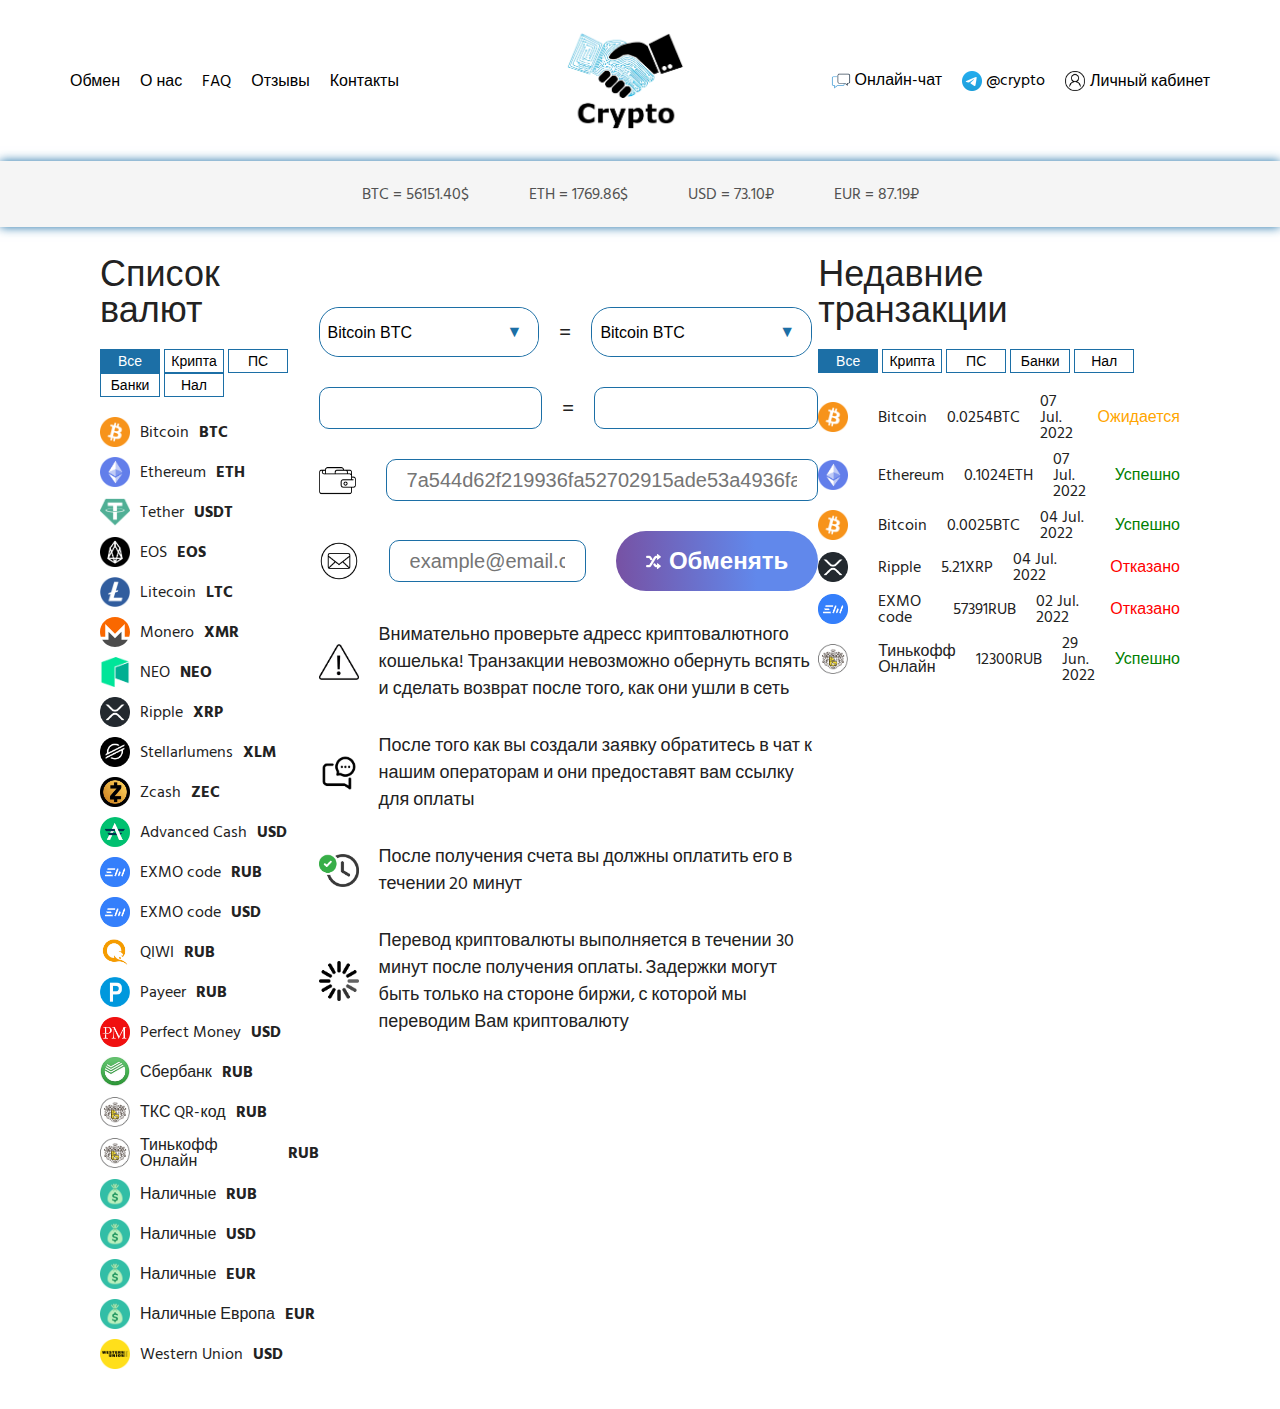
==== index.html @ 5345127a "first commit" ====
<!DOCTYPE html>
<html lang="en">
<head>
  <meta charset="UTF-8">
  <meta http-equiv="X-UA-Compatible" content="IE=edge">
  <meta name="viewport" content="width=device-width, initial-scale=1.0">
  <link rel="preconnect" href="https://fonts.googleapis.com">
<link rel="preconnect" href="https://fonts.gstatic.com" crossorigin>
<link href="https://fonts.googleapis.com/css2?family=Hind+Siliguri:wght@300;400;500;600;700&display=swap" rel="stylesheet"> 

  <link rel="stylesheet" href="./css/reset.css">
  <link rel="stylesheet" href="./css/header.css">
  <link rel="stylesheet" href="./css/currency-line.css">
  <link rel="stylesheet" href="./css/currency.css">
  <link rel="stylesheet" href="./css/form.css">

  <title>Cryptocurrency</title>
</head>
<body>
  <!-- HEADER -->
  <header class="header">
    <ul class="nav">
      <li class="nav__item"><a href="#" class="nav__link">Обмен</a></li>
      <li class="nav__item"><a href="#" class="nav__link">О нас</a></li>
      <li class="nav__item"><a href="#" class="nav__link">FAQ</a></li>
      <li class="nav__item"><a href="#" class="nav__link">Отзывы</a></li>
      <li class="nav__item"><a href="#" class="nav__link">Контакты</a></li>
    </ul>

    <div class="logo">
        <img src="./images/logo.png" alt="logo" class="logo">
    </div>

    <div class="contacts">
      <div class="contacts__item">
        <img src="./images/chat.ico" alt="chat" class="contacts__img">
        <a href="#" class="contacts__link">Онлайн-чат</a>
      </div>
      <div class="contacts__item">
        <img src="./images/telegram.png" alt="tg" class="contacts__img">
        <a href="#" class="contacts__link">@crypto</a>
      </div>
      <div class="login">
        <img src="images/login.png" alt="login" class="login__img">
        <a href="" class="login__link">Личный кабинет</a>
      </div>
    </div>
  </header>

  <!-- CURRENCY LINE -->
  <ul class="currency-line">
    <li class="currency-line__text">BTC = 56151.40$</li>
    <li class="currency-line__text">ETH = 1769.86$</li>
    <li class="currency-line__text">USD = 73.10₽</li>
    <li class="currency-line__text">EUR = 87.19₽</li>
  </ul>

  <!-- CONTAINER -->
  <div class="container">
    <!-- CURRENCY -->
    <div class="currency">
      <h2 class="currency__title">Список валют</h2>
      <div class="currency__filter">
        <button class="currency__button currency__button--pressed">Все</button>
        <button class="currency__button">Крипта</button>
        <button class="currency__button">ПС</button>
        <button class="currency__button">Банки</button>
        <button class="currency__button">Нал</button>
      </div>
      <div class="currency__list">
        <ul class="currency__line">
          <li class="currency__item">
            <img src="images/btc.ico" alt="btc" class="currency__icon">
            <p class="currency__text">Bitcoin</p>
            <p class="currency__code">BTC</p>
          </li>
          <li class="currency__item">
            <img src="images/eth.png" alt="eth" class="currency__icon">
            <p class="currency__text">Ethereum</p>
            <p class="currency__code">ETH</p>
          </li>
          <li class="currency__item">
            <img src="images/usdt.png" alt="usdt" class="currency__icon">
            <p class="currency__text">Tether</p>
            <p class="currency__code">USDT</p>
          </li>
          <li class="currency__item">
            <img src="images/eos.png" alt="eos" class="currency__icon">
            <p class="currency__text">EOS</p>
            <p class="currency__code">EOS</p>
          </li>
          <li class="currency__item">
            <img src="images/ltc.png" alt="ltc" class="currency__icon">
            <p class="currency__text">Litecoin</p>
            <p class="currency__code">LTC</p>
          </li>
          <li class="currency__item">
            <img src="images/xmr.svg" alt="xmr" class="currency__icon">
            <p class="currency__text">Monero</p>
            <p class="currency__code">XMR</p>
          </li>
        </ul>
        <ul class="currency__line">
          <li class="currency__item">
            <img src="images/neo.png" alt="neo" class="currency__icon">
            <p class="currency__text">NEO</p>
            <p class="currency__code">NEO</p>
          </li>
          <li class="currency__item">
            <img src="images/xrp.png" alt="xrp" class="currency__icon">
            <p class="currency__text">Ripple</p>
            <p class="currency__code">XRP</p>
          </li>
          <li class="currency__item">
            <img src="images/xlm.png" alt="xlm" class="currency__icon">
            <p class="currency__text">Stellarlumens</p>
            <p class="currency__code">XLM</p>
          </li>
          <li class="currency__item">
            <img src="images/zec.jpeg" alt="zec" class="currency__icon">
            <p class="currency__text">Zcash</p>
            <p class="currency__code">ZEC</p>
          </li>
          <li class="currency__item">
            <img src="images/ac.png" alt="ac" class="currency__icon">
            <p class="currency__text">Advanced Cash</p>
            <p class="currency__code">USD</p>
          </li>
          <li class="currency__item">
            <img src="images/exmo.png" alt="exmorub" class="currency__icon">
            <p class="currency__text">EXMO code</p>
            <p class="currency__code">RUB</p>
          </li>
        </ul>
        <ul class="currency__line">
          <li class="currency__item">
            <img src="images/exmo.png" alt="exmousd" class="currency__icon">
            <p class="currency__text">EXMO code</p>
            <p class="currency__code">USD</p>
          </li>
          <li class="currency__item">
            <img src="images/qiwi.png" alt="qiwi" class="currency__icon">
            <p class="currency__text">QIWI</p>
            <p class="currency__code">RUB</p>
          </li>
          <li class="currency__item">
            <img src="images/payeer.png" alt="payeer" class="currency__icon">
            <p class="currency__text">Payeer</p>
            <p class="currency__code">RUB</p>
          </li>
          <li class="currency__item">
            <img src="images/pm.png" alt="pm" class="currency__icon">
            <p class="currency__text">Perfect Money</p>
            <p class="currency__code">USD</p>
          </li>
          <li class="currency__item">
            <img src="images/sber.jpeg" alt="sber" class="currency__icon">
            <p class="currency__text">Сбербанк</p>
            <p class="currency__code">RUB</p>
          </li>
          <li class="currency__item">
            <img src="images/tinkoff.png" alt="tks" class="currency__icon">
            <p class="currency__text">ТКС QR-код</p>
            <p class="currency__code">RUB</p>
          </li>
        </ul>
        <ul class="currency__line">
          <li class="currency__item">
            <img src="images/tinkoff.png" alt="tinkoff" class="currency__icon">
            <p class="currency__text">Тинькофф Онлайн</p>
            <p class="currency__code">RUB</p>
          </li>
          <li class="currency__item">
            <img src="images/money.png" alt="mrub" class="currency__icon">
            <p class="currency__text">Наличные</p>
            <p class="currency__code">RUB</p>
          </li>
          <li class="currency__item">
            <img src="images/money.png" alt="musd" class="currency__icon">
            <p class="currency__text">Наличные</p>
            <p class="currency__code">USD</p>
          </li>
          <li class="currency__item">
            <img src="images/money.png" alt="meur" class="currency__icon">
            <p class="currency__text">Наличные</p>
            <p class="currency__code">EUR</p>
          </li>
          <li class="currency__item">
            <img src="images/money.png" alt="me" class="currency__icon">
            <p class="currency__text">Наличные Европа</p>
            <p class="currency__code">EUR</p>
          </li>
          <li class="currency__item">
            <img src="images/wu.png" alt="wu" class="currency__icon">
            <p class="currency__text">Western Union</p>
            <p class="currency__code">USD</p>
          </li>
        </ul>
      </div>
    </div>
  
    <!-- FORM -->
    <div class="form">
      <form action="#" class="form__form">
        <div class="form__convert">
          <div class="select">
            <select name="buy" id="buy">
              <option value="Bitcoin BTC">Bitcoin BTC</option>
              <option value="Ethereum ETH">Ethereum ETH</option>
              <option value="Tether USDT">Tether USDT</option>
              <option value="EOS EOS">EOS EOS</option>
              <option value="Litecoin LTC">Litecoin LTC</option>
              <option value="Monero XMR">Monero XMR</option>
              <option value="NEO NEO">NEO NEO</option>
              <option value="Ripple XRP">Ripple XRP</option>
              <option value="Stellarlumens XLM">Stellarlumens XLM</option>
              <option value="Zcash ZEC">Zcash ZEC</option>
              <option value="Advanced Cash USD">Advanced Cash USD</option>
              <option value="EXMO code RUB">EXMO code RUB</option>
              <option value="EXMO code USD">EXMO code USD</option>
              <option value="QIWI RUB">QIWI RUB</option>
              <option value="Payyer RUB">Payyer RUB</option>
              <option value="Perfect Money USD">Perfect Money USD</option>
              <option value="Сбербанк RUB">Сбербанк RUB</option>
              <option value="ТКС QR-код RUB">ТКС QR-код RUB</option>
              <option value="Тинькофф Онлайн RUB">Тинькофф Онлайн RUB</option>
              <option value="Наличные RUB">Наличные RUB</option>
              <option value="Наличные USD">Наличные USD</option>
              <option value="Наличные EUR">Наличные EUR</option>
              <option value="Наличные Европа EUR">Наличные Европа EUR</option>
              <option value="Western Union USD">Western Union USD</option>
            </select>
          </div>
          <p class="form__equel">=</p>
          <div class="select">
            <select name="sell" id="sell">
              <option value="Bitcoin BTC">Bitcoin BTC</option>
              <option value="Ethereum ETH">Ethereum ETH</option>
              <option value="Tether USDT">Tether USDT</option>
              <option value="EOS EOS">EOS EOS</option>
              <option value="Litecoin LTC">Litecoin LTC</option>
              <option value="Monero XMR">Monero XMR</option>
              <option value="NEO NEO">NEO NEO</option>
              <option value="Ripple XRP">Ripple XRP</option>
              <option value="Stellarlumens XLM">Stellarlumens XLM</option>
              <option value="Zcash ZEC">Zcash ZEC</option>
              <option value="Advanced Cash USD">Advanced Cash USD</option>
              <option value="EXMO code RUB">EXMO code RUB</option>
              <option value="EXMO code USD">EXMO code USD</option>
              <option value="QIWI RUB">QIWI RUB</option>
              <option value="Payyer RUB">Payyer RUB</option>
              <option value="Perfect Money USD">Perfect Money USD</option>
              <option value="Сбербанк RUB">Сбербанк RUB</option>
              <option value="ТКС QR-код RUB">ТКС QR-код RUB</option>
              <option value="Тинькофф Онлайн RUB">Тинькофф Онлайн RUB</option>
              <option value="Наличные RUB">Наличные RUB</option>
              <option value="Наличные USD">Наличные USD</option>
              <option value="Наличные EUR">Наличные EUR</option>
              <option value="Наличные Европа EUR">Наличные Европа EUR</option>
              <option value="Western Union USD">Western Union USD</option>
            </select>
          </div>
        </div>

        <div class="form__money">
          <input type="text" class="form__money-input">
          <p class="form__equel">=</p>
          <input type="text" class="form__money-input">
        </div>
  
        <div class="form__card">
          <img src="images/wallet.webp" alt="card" class="form__card-icon">
          <input type="text" class="form__card-input" placeholder="7a544d62f219936fa52702915ade53a4936fa52702915">
        </div>
  
        <div class="form__email">
          <img src="images/email.png" alt="email" class="form__email-icon">
          <input type="email" class="form__email-input" placeholder="example@email.com">
          <button class="form__send">
            <img src="./images/change.png" alt="send" class="form__send-img">
            <p class="form__send-text">Обменять</p>
          </button>
        </div>
      </form>
  
      <div class="form__caution">
        <img src="images/caution.png" alt="caution" class="form__caution-img">
        <p class="form__caution-text">Внимательно проверьте адресс криптовалютного кошелька! Транзакции невозможно обернуть вспять и сделать возврат после того, как они ушли в сеть</p>
      </div>
  
      <div class="form__message">
        <img src="images/message.png" alt="message" class="form__message-img">
        <p class="form__message-text">После того как вы создали заявку обратитесь в чат к нашим операторам и они предоставят вам ссылку для оплаты</p>
      </div>
  
      <div class="form__wait">
        <img src="images/wait.png" alt="wait" class="form__wait-img">
        <p class="form__wait-text">После получения счета вы должны оплатить его в течении 20 минут</p>
      </div>
  
      <div class="form__info">
        <img src="images/loading.png" alt="info" class="form__info-img">
        <p class="form__info-text">Перевод криптовалюты выполняется в течении 30 минут после получения оплаты. Задержки могут быть только на стороне биржи, с которой мы переводим Вам криптовалюту</p>
      </div>
    </div>

    <!-- TRANSACTIONS -->
    <div class="transaction">
      <h2 class="currency__title">Недавние транзакции</h2>
      <div class="currency__filter">
        <button class="currency__button currency__button--pressed">Все</button>
        <button class="currency__button">Крипта</button>
        <button class="currency__button">ПС</button>
        <button class="currency__button">Банки</button>
        <button class="currency__button">Нал</button>
      </div>
      <div class="currency__list">
        <ul class="currency__line">
          <li class="currency__item">
            <img src="images/btc.ico" alt="btc" class="currency__icon">
            <p class="transaction__text">Bitcoin</p>
            <p class="transaction__money">0.0254BTC</p>
            <p class="transaction__date">07 Jul. 2022</p>
            <p class="transaction__state transaction__state--pending">Ожидается</p>
          </li>
          <li class="currency__item">
            <img src="images/eth.png" alt="eth" class="currency__icon">
            <p class="transaction__text">Ethereum</p>
            <p class="transaction__money">0.1024ETH</p>
            <p class="transaction__date">07 Jul. 2022</p>
            <p class="transaction__state transaction__state--done">Успешно</p>
          </li>
          <li class="currency__item">
            <img src="images/btc.ico" alt="btc" class="currency__icon">
            <p class="transaction__text">Bitcoin</p>
            <p class="transaction__money">0.0025BTC</p>
            <p class="transaction__date">04 Jul. 2022</p>
            <p class="transaction__state transaction__state--done">Успешно</p>
          </li>
          <li class="currency__item">
            <img src="images/xrp.png" alt="xrp" class="currency__icon">
            <p class="transaction__text">Ripple</p>
            <p class="transaction__money">5.21XRP</p>
            <p class="transaction__date">04 Jul. 2022</p>
            <p class="transaction__state transaction__state--fail">Отказано</p>
          </li>
          <li class="currency__item">
            <img src="images/exmo.png" alt="exmo" class="currency__icon">
            <p class="transaction__text">EXMO code</p>
            <p class="transaction__money">57391RUB</p>
            <p class="transaction__date">02 Jul. 2022</p>
            <p class="transaction__state transaction__state--fail">Отказано</p>
          </li>
          <li class="currency__item">
            <img src="images/tinkoff.png" alt="tinkoff" class="currency__icon">
            <p class="transaction__text">Тинькофф Онлайн</p>
            <p class="transaction__money">12300RUB</p>
            <p class="transaction__date">29 Jun. 2022</p>
            <p class="transaction__state transaction__state--done">Успешно</p>
          </li>
        </ul>
      </div>
    </div>
  </div>
</body>
</html>
---- css/header.css ----
html {
  font-family: 'Hind Siliguri', sans-serif;
}

header {
  display: flex;
  align-items: center;
  justify-content: space-between;
  padding: 30px 70px;
}
.nav {
  display: flex;
}

.nav__link {
  margin-right: 20px;
  transition: .3s;
}

.nav__link:hover {
  color: #1C6FA6;
  border-bottom: 1px solid #1C6FA6;
}

.logo {
  display: flex;
  width: 120px;
  transition: .3s;
}

.contacts {
  display: flex;
}

.contacts__item {
  margin-right: 20px;
}

.contacts__link{
  transition: .3s;
}

.contacts__link:hover {
  color: #1C6FA6;
  border-bottom: 1px solid #1C6FA6;
}

.contacts__img {
  width: 20px;
}
---- css/currency-line.css ----
.currency-line {
  display: flex;
  align-items: center;
  justify-content: center;
  background-color: #f5f5f5;
  box-shadow: 0px 0px 10px #1C6FA6;
  position: relative;
}

.login {
  justify-self: end;
  display: flex;
  align-items: center;
}

.login__img {
  margin-right: 5px;
  width: 20px;
}

.login__link {
  transition: .3s;
}

.login__link:hover {
  color: #1C6FA6;
  border-bottom: 1px solid #1C6FA6;
}

.currency-line__text {
  margin: 25px 30px 25px;
  color: #525252;
}
---- css/currency.css ----
.container {
  display: flex;
  justify-content: space-between;
  padding: 30px 100px;
}
.currency {
  width: 350px;
}

.currency__title {
  font-size: 36px;
}

.currency__filter {
  margin: 20px 0;
}

.currency__item {
  display: flex;
  align-items: center;
  margin-bottom: 10px;
}

.currency__icon {
  margin-right: 10px;
  width: 30px;
}

.currency__code{
  margin-left: 10px;
  font-weight: 700;
}

.currency__button {
  background-color: white;
  border: 1px solid #1C6FA6;
  color: black;
  width: 60px;
  padding: 3px 0px;
  text-align: center;
  display: inline-block;
  font-size: 14px;
  transition-duration: 0.4s;
  cursor: pointer;
}

.currency__button--pressed{
  background-color: #1C6FA6;
  color: white;
}

.currency__button:hover {
  background-color: #1C6FA6;
  color: white;
}

.transaction__money, .transaction__date, .transaction__state, .transaction__text {
  margin-left: 20px;
}

.transaction__state--done {
  color: green;
}

.transaction__state--fail {
  color: red;
}

.transaction__state--pending {
  color: orange;
}
---- css/form.css ----
select {
  -webkit-appearance:none;
  -moz-appearance:none;
  -ms-appearance:none;
  appearance:none;
  outline:0;
  box-shadow:none;
  border:0!important;
  border-radius: 20px;
  background: white;
  background-image: none;
  flex: 1;
  padding: 0 .5em;
  color:black;
  cursor:pointer;
  font-size: 1em;
  font-family: 'Open Sans', sans-serif;
}
select::-ms-expand {
  display: none;
}
.select {
  position: relative;
  display: flex;
  width: calc(50% - 31px);
  height: 3em;
  line-height: 3;
  overflow: hidden;
  border-radius: 20px;
  border: 1px solid #1C6FA6;
}
.select::after {
  border-top-right-radius: 20px;
  border-bottom-right-radius: 20px;
  color: #1C6FA6;
  content: '\25BC';
  position: absolute;
  top: 0;
  right: 0;
  padding: 0 1em;
  background: white;
  cursor:pointer;
  pointer-events:none;
  transition:.25s all ease;
}

.form {
  margin-top: 50px;
  width: 800px;
}

.form__convert {
  display: flex;
  align-items: center;
}

.form__equel {
  margin: 0 20px;
  font-size: 22px;
}

.form__card {
  margin-top: 30px;
  display: flex;
  align-items: center;
}

.form__card-icon {
  width: 37px;
  margin-right: 30px;
}

.form__card-input {
  width: 100%;
  padding: 0 20px;
  border-radius: 10px;
  border: 1px solid #1C6FA6;
  height: 40px;
  font-size: 20px;
}

.form__email {
  margin-top: 30px;
  display: flex;
  align-items: center;
}

.form__email-icon {
  width: 40px;
  margin-right: 30px;
}

.form__email-input {
  width: 100%;
  padding: 0 20px;
  border-radius: 10px;
  border: 1px solid #1C6FA6;
  height: 40px;
  font-size: 20px;
}

.form__send {
  height: 60px;
  align-items: center;
  margin-left: 30px;
  border-radius: 30px;
  padding: 10px 30px;
  border: 0px;
  font-size: 24px;
  font-weight: 700;
  color: white;
  display: flex;
  background: rgb(119,81,163);
  background: linear-gradient(87deg, rgba(119,81,163,1) 0%, rgba(97,136,235,1) 69%); 
}

.form__send-img {
  width: 15px;
  margin-right: 8px;
}

.form__caution, .form__message, .form__wait, .form__info {
  width: 100%;
  display: flex;
  align-items: center;
  font-size: 18px;
  margin-top: 30px;
  line-height: 1.5;
}

.form__caution-img, .form__message-img, .form__wait-img, .form__info-img  {
  width: 40px;
  margin-right: 20px;
}

.form__money {
  display: flex;
  width: 100%;
  margin-top: 30px;
  align-items: center;
}

.form__money-input {
  width: 100%;
  padding: 0 20px;
  border-radius: 10px;
  border: 1px solid #1C6FA6;
  height: 40px;
  font-size: 20px;
}
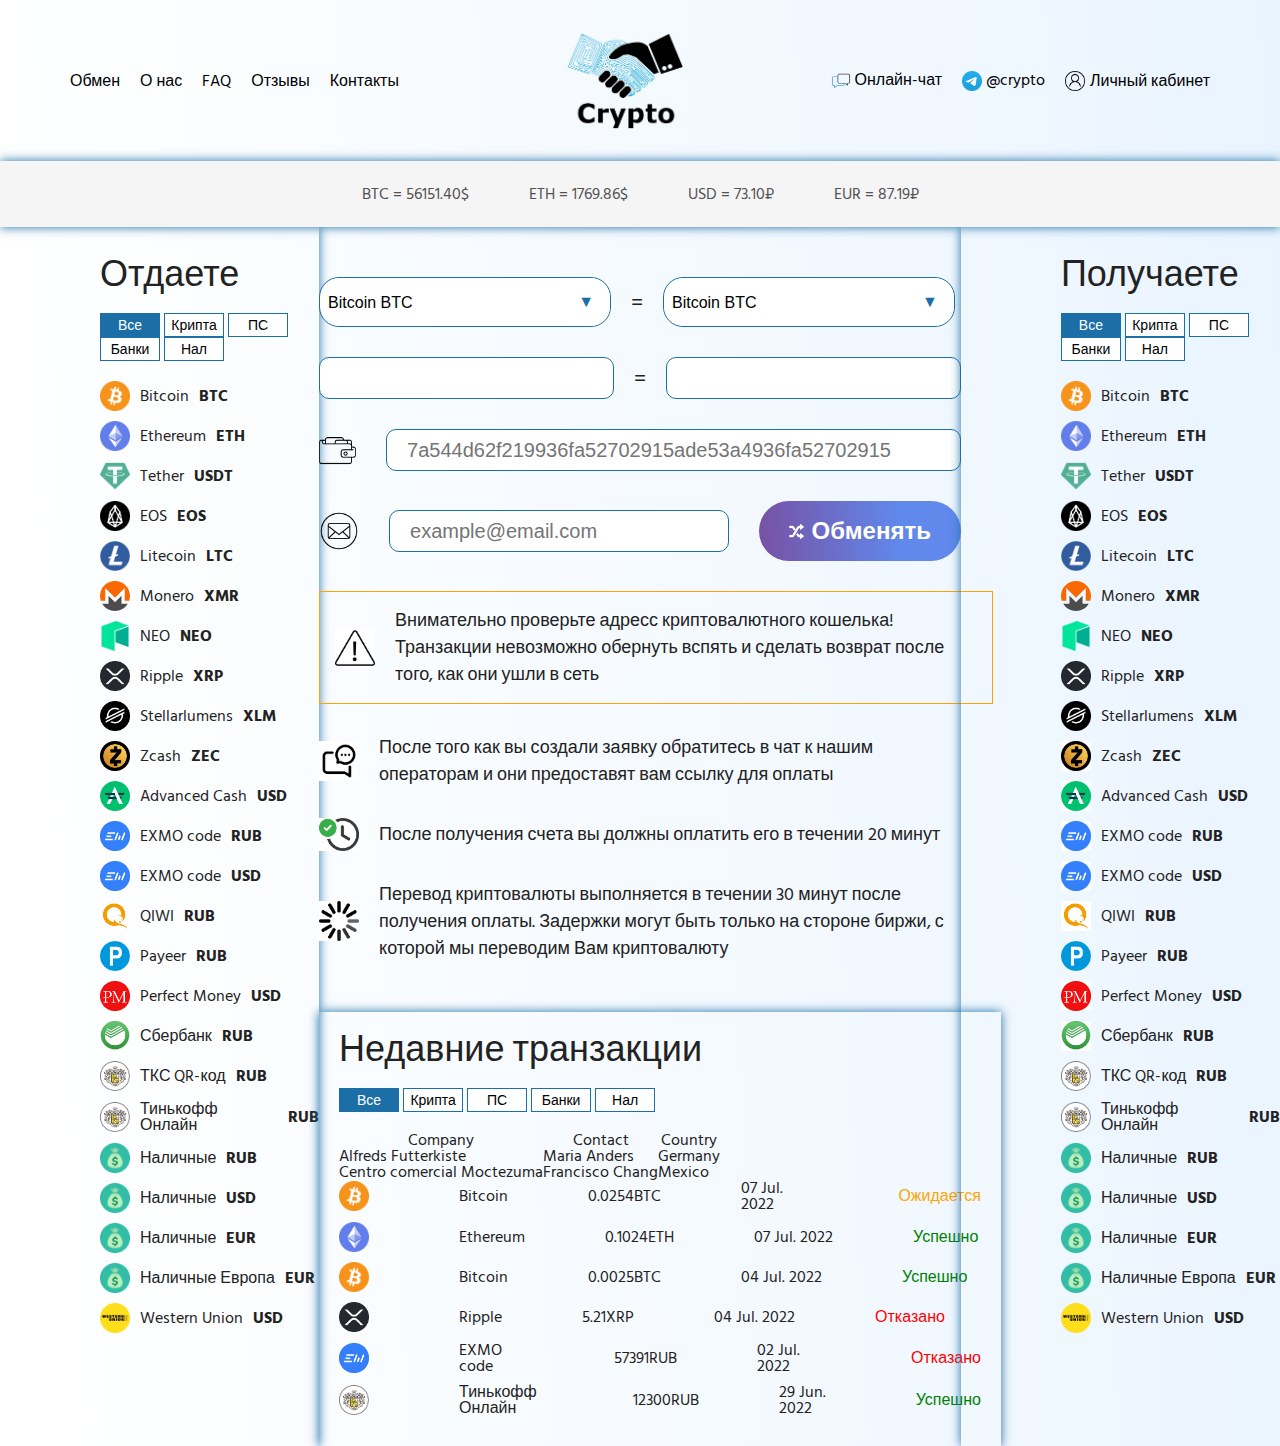
==== commit 91162785: "fix 1" ====
--- a/index.html
+++ b/index.html
@@ -59,7 +59,7 @@
   <div class="container">
     <!-- CURRENCY -->
     <div class="currency">
-      <h2 class="currency__title">Список валют</h2>
+      <h2 class="currency__title">Отдаете</h2>
       <div class="currency__filter">
         <button class="currency__button currency__button--pressed">Все</button>
         <button class="currency__button">Крипта</button>
@@ -260,6 +260,7 @@
               <option value="Western Union USD">Western Union USD</option>
             </select>
           </div>
+        
         </div>
 
         <div class="form__money">
@@ -302,11 +303,87 @@
         <img src="images/loading.png" alt="info" class="form__info-img">
         <p class="form__info-text">Перевод криптовалюты выполняется в течении 30 минут после получения оплаты. Задержки могут быть только на стороне биржи, с которой мы переводим Вам криптовалюту</p>
       </div>
+
+            <!-- TRANSACTIONS -->
+            <div class="transaction">
+              <h2 class="currency__title">Недавние транзакции</h2>
+              <div class="currency__filter">
+                <button class="currency__button currency__button--pressed">Все</button>
+                <button class="currency__button">Крипта</button>
+                <button class="currency__button">ПС</button>
+                <button class="currency__button">Банки</button>
+                <button class="currency__button">Нал</button>
+              </div>
+
+              <table>
+                <tr>
+                  <th>Company</th>
+                  <th>Contact</th>
+                  <th>Country</th>
+                </tr>
+                <tr>
+                  <td>Alfreds Futterkiste</td>
+                  <td>Maria Anders</td>
+                  <td>Germany</td>
+                </tr>
+                <tr>
+                  <td>Centro comercial Moctezuma</td>
+                  <td>Francisco Chang</td>
+                  <td>Mexico</td>
+                </tr>
+              </table> 
+              <div class="currency__list">
+                <ul class="currency__line">
+                  <li class="currency__item">
+                    <img src="images/btc.ico" alt="btc" class="currency__icon">
+                    <p class="transaction__text">Bitcoin</p>
+                    <p class="transaction__money">0.0254BTC</p>
+                    <p class="transaction__date">07 Jul. 2022</p>
+                    <p class="transaction__state transaction__state--pending">Ожидается</p>
+                  </li>
+                  <li class="currency__item">
+                    <img src="images/eth.png" alt="eth" class="currency__icon">
+                    <p class="transaction__text">Ethereum</p>
+                    <p class="transaction__money">0.1024ETH</p>
+                    <p class="transaction__date">07 Jul. 2022</p>
+                    <p class="transaction__state transaction__state--done">Успешно</p>
+                  </li>
+                  <li class="currency__item">
+                    <img src="images/btc.ico" alt="btc" class="currency__icon">
+                    <p class="transaction__text">Bitcoin</p>
+                    <p class="transaction__money">0.0025BTC</p>
+                    <p class="transaction__date">04 Jul. 2022</p>
+                    <p class="transaction__state transaction__state--done">Успешно</p>
+                  </li>
+                  <li class="currency__item">
+                    <img src="images/xrp.png" alt="xrp" class="currency__icon">
+                    <p class="transaction__text">Ripple</p>
+                    <p class="transaction__money">5.21XRP</p>
+                    <p class="transaction__date">04 Jul. 2022</p>
+                    <p class="transaction__state transaction__state--fail">Отказано</p>
+                  </li>
+                  <li class="currency__item">
+                    <img src="images/exmo.png" alt="exmo" class="currency__icon">
+                    <p class="transaction__text">EXMO code</p>
+                    <p class="transaction__money">57391RUB</p>
+                    <p class="transaction__date">02 Jul. 2022</p>
+                    <p class="transaction__state transaction__state--fail">Отказано</p>
+                  </li>
+                  <li class="currency__item">
+                    <img src="images/tinkoff.png" alt="tinkoff" class="currency__icon">
+                    <p class="transaction__text">Тинькофф Онлайн</p>
+                    <p class="transaction__money">12300RUB</p>
+                    <p class="transaction__date">29 Jun. 2022</p>
+                    <p class="transaction__state transaction__state--done">Успешно</p>
+                  </li>
+                </ul>
+              </div>
+            </div>
     </div>
 
-    <!-- TRANSACTIONS -->
-    <div class="transaction">
-      <h2 class="currency__title">Недавние транзакции</h2>
+
+    <div class="currency">
+      <h2 class="currency__title">Получаете</h2>
       <div class="currency__filter">
         <button class="currency__button currency__button--pressed">Все</button>
         <button class="currency__button">Крипта</button>
@@ -318,45 +395,129 @@
         <ul class="currency__line">
           <li class="currency__item">
             <img src="images/btc.ico" alt="btc" class="currency__icon">
-            <p class="transaction__text">Bitcoin</p>
-            <p class="transaction__money">0.0254BTC</p>
-            <p class="transaction__date">07 Jul. 2022</p>
-            <p class="transaction__state transaction__state--pending">Ожидается</p>
+            <p class="currency__text">Bitcoin</p>
+            <p class="currency__code">BTC</p>
           </li>
           <li class="currency__item">
             <img src="images/eth.png" alt="eth" class="currency__icon">
-            <p class="transaction__text">Ethereum</p>
-            <p class="transaction__money">0.1024ETH</p>
-            <p class="transaction__date">07 Jul. 2022</p>
-            <p class="transaction__state transaction__state--done">Успешно</p>
-          </li>
-          <li class="currency__item">
-            <img src="images/btc.ico" alt="btc" class="currency__icon">
-            <p class="transaction__text">Bitcoin</p>
-            <p class="transaction__money">0.0025BTC</p>
-            <p class="transaction__date">04 Jul. 2022</p>
-            <p class="transaction__state transaction__state--done">Успешно</p>
+            <p class="currency__text">Ethereum</p>
+            <p class="currency__code">ETH</p>
+          </li>
+          <li class="currency__item">
+            <img src="images/usdt.png" alt="usdt" class="currency__icon">
+            <p class="currency__text">Tether</p>
+            <p class="currency__code">USDT</p>
+          </li>
+          <li class="currency__item">
+            <img src="images/eos.png" alt="eos" class="currency__icon">
+            <p class="currency__text">EOS</p>
+            <p class="currency__code">EOS</p>
+          </li>
+          <li class="currency__item">
+            <img src="images/ltc.png" alt="ltc" class="currency__icon">
+            <p class="currency__text">Litecoin</p>
+            <p class="currency__code">LTC</p>
+          </li>
+          <li class="currency__item">
+            <img src="images/xmr.svg" alt="xmr" class="currency__icon">
+            <p class="currency__text">Monero</p>
+            <p class="currency__code">XMR</p>
+          </li>
+        </ul>
+        <ul class="currency__line">
+          <li class="currency__item">
+            <img src="images/neo.png" alt="neo" class="currency__icon">
+            <p class="currency__text">NEO</p>
+            <p class="currency__code">NEO</p>
           </li>
           <li class="currency__item">
             <img src="images/xrp.png" alt="xrp" class="currency__icon">
-            <p class="transaction__text">Ripple</p>
-            <p class="transaction__money">5.21XRP</p>
-            <p class="transaction__date">04 Jul. 2022</p>
-            <p class="transaction__state transaction__state--fail">Отказано</p>
-          </li>
-          <li class="currency__item">
-            <img src="images/exmo.png" alt="exmo" class="currency__icon">
-            <p class="transaction__text">EXMO code</p>
-            <p class="transaction__money">57391RUB</p>
-            <p class="transaction__date">02 Jul. 2022</p>
-            <p class="transaction__state transaction__state--fail">Отказано</p>
-          </li>
+            <p class="currency__text">Ripple</p>
+            <p class="currency__code">XRP</p>
+          </li>
+          <li class="currency__item">
+            <img src="images/xlm.png" alt="xlm" class="currency__icon">
+            <p class="currency__text">Stellarlumens</p>
+            <p class="currency__code">XLM</p>
+          </li>
+          <li class="currency__item">
+            <img src="images/zec.jpeg" alt="zec" class="currency__icon">
+            <p class="currency__text">Zcash</p>
+            <p class="currency__code">ZEC</p>
+          </li>
+          <li class="currency__item">
+            <img src="images/ac.png" alt="ac" class="currency__icon">
+            <p class="currency__text">Advanced Cash</p>
+            <p class="currency__code">USD</p>
+          </li>
+          <li class="currency__item">
+            <img src="images/exmo.png" alt="exmorub" class="currency__icon">
+            <p class="currency__text">EXMO code</p>
+            <p class="currency__code">RUB</p>
+          </li>
+        </ul>
+        <ul class="currency__line">
+          <li class="currency__item">
+            <img src="images/exmo.png" alt="exmousd" class="currency__icon">
+            <p class="currency__text">EXMO code</p>
+            <p class="currency__code">USD</p>
+          </li>
+          <li class="currency__item">
+            <img src="images/qiwi.png" alt="qiwi" class="currency__icon">
+            <p class="currency__text">QIWI</p>
+            <p class="currency__code">RUB</p>
+          </li>
+          <li class="currency__item">
+            <img src="images/payeer.png" alt="payeer" class="currency__icon">
+            <p class="currency__text">Payeer</p>
+            <p class="currency__code">RUB</p>
+          </li>
+          <li class="currency__item">
+            <img src="images/pm.png" alt="pm" class="currency__icon">
+            <p class="currency__text">Perfect Money</p>
+            <p class="currency__code">USD</p>
+          </li>
+          <li class="currency__item">
+            <img src="images/sber.jpeg" alt="sber" class="currency__icon">
+            <p class="currency__text">Сбербанк</p>
+            <p class="currency__code">RUB</p>
+          </li>
+          <li class="currency__item">
+            <img src="images/tinkoff.png" alt="tks" class="currency__icon">
+            <p class="currency__text">ТКС QR-код</p>
+            <p class="currency__code">RUB</p>
+          </li>
+        </ul>
+        <ul class="currency__line">
           <li class="currency__item">
             <img src="images/tinkoff.png" alt="tinkoff" class="currency__icon">
-            <p class="transaction__text">Тинькофф Онлайн</p>
-            <p class="transaction__money">12300RUB</p>
-            <p class="transaction__date">29 Jun. 2022</p>
-            <p class="transaction__state transaction__state--done">Успешно</p>
+            <p class="currency__text">Тинькофф Онлайн</p>
+            <p class="currency__code">RUB</p>
+          </li>
+          <li class="currency__item">
+            <img src="images/money.png" alt="mrub" class="currency__icon">
+            <p class="currency__text">Наличные</p>
+            <p class="currency__code">RUB</p>
+          </li>
+          <li class="currency__item">
+            <img src="images/money.png" alt="musd" class="currency__icon">
+            <p class="currency__text">Наличные</p>
+            <p class="currency__code">USD</p>
+          </li>
+          <li class="currency__item">
+            <img src="images/money.png" alt="meur" class="currency__icon">
+            <p class="currency__text">Наличные</p>
+            <p class="currency__code">EUR</p>
+          </li>
+          <li class="currency__item">
+            <img src="images/money.png" alt="me" class="currency__icon">
+            <p class="currency__text">Наличные Европа</p>
+            <p class="currency__code">EUR</p>
+          </li>
+          <li class="currency__item">
+            <img src="images/wu.png" alt="wu" class="currency__icon">
+            <p class="currency__text">Western Union</p>
+            <p class="currency__code">USD</p>
           </li>
         </ul>
       </div>
--- a/css/currency.css
+++ b/css/currency.css
@@ -1,10 +1,16 @@
+body {
+  background: rgb(255,255,255);
+  background: linear-gradient(87deg, rgba(255,255,255,1) 0%, rgba(247,251,255,1) 42%, rgba(242,248,255,1) 66%, rgba(239,247,255,1) 80%, rgba(233,244,255,1) 100%);
+}
+
 .container {
   display: flex;
   justify-content: space-between;
-  padding: 30px 100px;
 }
 .currency {
   width: 350px;
+  padding: 30px 0 0 100px;
+  box-shadow: 0px 0px 10px #1C6FA6;
 }
 
 .currency__title {
@@ -54,8 +60,15 @@
   color: white;
 }
 
+.transaction {
+  width: 100%;
+  padding: 20px 20px;
+  box-shadow: 0px 0px 10px #1C6FA6;
+  margin-top: 50px;
+}
+
 .transaction__money, .transaction__date, .transaction__state, .transaction__text {
-  margin-left: 20px;
+  margin-left: 80px;
 }
 
 .transaction__state--done {
--- a/css/form.css
+++ b/css/form.css
@@ -149,3 +149,8 @@
   font-size: 20px;
 }
 
+.form__caution {
+  border: 1px solid orange;
+  padding: 15px;
+}
+
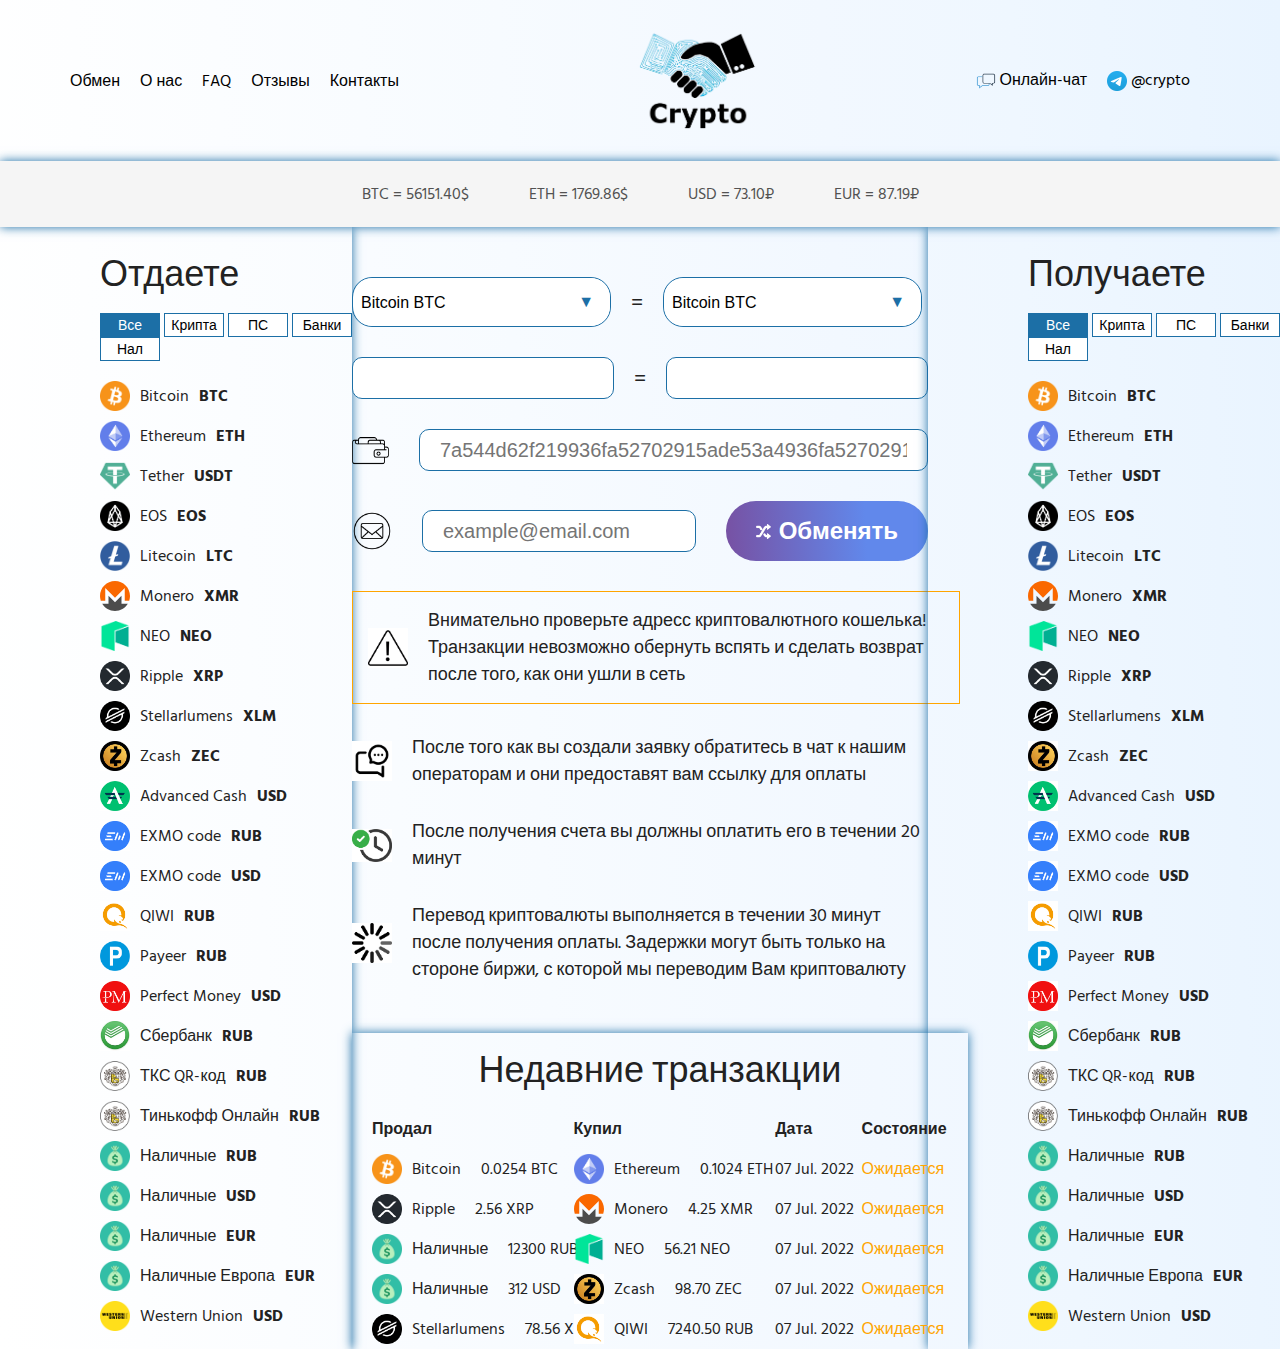
==== commit 405e0cea: "home page" ====
--- a/index.html
+++ b/index.html
@@ -39,10 +39,6 @@
       <div class="contacts__item">
         <img src="./images/telegram.png" alt="tg" class="contacts__img">
         <a href="#" class="contacts__link">@crypto</a>
-      </div>
-      <div class="login">
-        <img src="images/login.png" alt="login" class="login__img">
-        <a href="" class="login__link">Личный кабинет</a>
       </div>
     </div>
   </header>
@@ -306,75 +302,88 @@
 
             <!-- TRANSACTIONS -->
             <div class="transaction">
-              <h2 class="currency__title">Недавние транзакции</h2>
-              <div class="currency__filter">
-                <button class="currency__button currency__button--pressed">Все</button>
-                <button class="currency__button">Крипта</button>
-                <button class="currency__button">ПС</button>
-                <button class="currency__button">Банки</button>
-                <button class="currency__button">Нал</button>
-              </div>
-
-              <table>
-                <tr>
-                  <th>Company</th>
-                  <th>Contact</th>
-                  <th>Country</th>
-                </tr>
-                <tr>
-                  <td>Alfreds Futterkiste</td>
-                  <td>Maria Anders</td>
-                  <td>Germany</td>
-                </tr>
-                <tr>
-                  <td>Centro comercial Moctezuma</td>
-                  <td>Francisco Chang</td>
-                  <td>Mexico</td>
-                </tr>
-              </table> 
-              <div class="currency__list">
-                <ul class="currency__line">
-                  <li class="currency__item">
-                    <img src="images/btc.ico" alt="btc" class="currency__icon">
-                    <p class="transaction__text">Bitcoin</p>
-                    <p class="transaction__money">0.0254BTC</p>
+              <h2 class="transaction__title">Недавние транзакции</h2>
+              <div >
+                <ul class="transaction__line">
+                  <li class="transaction__item transaction__item--header">
+                    <div class="transaction__info-buy">
+                      <p class="transaction__text">Продал</p>
+                    </div>
+                    <div class="transaction__info-sell">
+                      <p class="transaction__text">Купил</p>
+                    </div>
+                    <p class="transaction__date">Дата</p>
+                    <p class="transaction__state">Состояние</p>
+                  </li>
+                  <li class="transaction__item">
+                    <div class="transaction__info-buy">
+                      <img src="images/btc.ico" alt="btc" class="currency__icon">
+                      <p class="transaction__text">Bitcoin</p>
+                      <p class="transaction__money">0.0254 BTC</p>
+                    </div>
+                    <div class="transaction__info-sell">
+                      <img src="images/eth.png" alt="eth" class="currency__icon">
+                      <p class="transaction__text">Ethereum</p>
+                      <p class="transaction__money">0.1024 ETH</p>
+                    </div>
                     <p class="transaction__date">07 Jul. 2022</p>
                     <p class="transaction__state transaction__state--pending">Ожидается</p>
                   </li>
-                  <li class="currency__item">
-                    <img src="images/eth.png" alt="eth" class="currency__icon">
-                    <p class="transaction__text">Ethereum</p>
-                    <p class="transaction__money">0.1024ETH</p>
+                  <li class="transaction__item">
+                    <div class="transaction__info-buy">
+                      <img src="images/xrp.png" alt="xrp" class="currency__icon">
+                      <p class="transaction__text">Ripple</p>
+                      <p class="transaction__money">2.56 XRP</p>
+                    </div>
+                    <div class="transaction__info-sell">
+                      <img src="images/xmr.svg" alt="xmr" class="currency__icon">
+                      <p class="transaction__text">Monero</p>
+                      <p class="transaction__money">4.25 XMR</p>
+                    </div>
                     <p class="transaction__date">07 Jul. 2022</p>
-                    <p class="transaction__state transaction__state--done">Успешно</p>
+                    <p class="transaction__state transaction__state--pending">Ожидается</p>
                   </li>
-                  <li class="currency__item">
-                    <img src="images/btc.ico" alt="btc" class="currency__icon">
-                    <p class="transaction__text">Bitcoin</p>
-                    <p class="transaction__money">0.0025BTC</p>
-                    <p class="transaction__date">04 Jul. 2022</p>
-                    <p class="transaction__state transaction__state--done">Успешно</p>
+                  <li class="transaction__item">
+                    <div class="transaction__info-buy">
+                      <img src="images/money.png" alt="money" class="currency__icon">
+                      <p class="transaction__text">Наличные</p>
+                      <p class="transaction__money">12300 RUB</p>
+                    </div>
+                    <div class="transaction__info-sell">
+                      <img src="images/neo.png" alt="neo" class="currency__icon">
+                      <p class="transaction__text">NEO</p>
+                      <p class="transaction__money">56.21 NEO</p>
+                    </div>
+                    <p class="transaction__date">07 Jul. 2022</p>
+                    <p class="transaction__state transaction__state--pending">Ожидается</p>
                   </li>
-                  <li class="currency__item">
-                    <img src="images/xrp.png" alt="xrp" class="currency__icon">
-                    <p class="transaction__text">Ripple</p>
-                    <p class="transaction__money">5.21XRP</p>
-                    <p class="transaction__date">04 Jul. 2022</p>
-                    <p class="transaction__state transaction__state--fail">Отказано</p>
+                  <li class="transaction__item">
+                    <div class="transaction__info-buy">
+                      <img src="images/money.png" alt="money" class="currency__icon">
+                      <p class="transaction__text">Наличные</p>
+                      <p class="transaction__money">312 USD</p>
+                    </div>
+                    <div class="transaction__info-sell">
+                      <img src="images/zec.jpeg" alt="zec" class="currency__icon">
+                      <p class="transaction__text">Zcash</p>
+                      <p class="transaction__money">98.70 ZEC</p>
+                    </div>
+                    <p class="transaction__date">07 Jul. 2022</p>
+                    <p class="transaction__state transaction__state--pending">Ожидается</p>
                   </li>
-                  <li class="currency__item">
-                    <img src="images/exmo.png" alt="exmo" class="currency__icon">
-                    <p class="transaction__text">EXMO code</p>
-                    <p class="transaction__money">57391RUB</p>
-                    <p class="transaction__date">02 Jul. 2022</p>
-                    <p class="transaction__state transaction__state--fail">Отказано</p>
-                  </li>
-                  <li class="currency__item">
-                    <img src="images/tinkoff.png" alt="tinkoff" class="currency__icon">
-                    <p class="transaction__text">Тинькофф Онлайн</p>
-                    <p class="transaction__money">12300RUB</p>
-                    <p class="transaction__date">29 Jun. 2022</p>
-                    <p class="transaction__state transaction__state--done">Успешно</p>
+                  <li class="transaction__item">
+                    <div class="transaction__info-buy">
+                      <img src="images/xlm.png" alt="xlm" class="currency__icon">
+                      <p class="transaction__text">Stellarlumens</p>
+                      <p class="transaction__money">78.56 XLM</p>
+                    </div>
+                    <div class="transaction__info-sell">
+                      <img src="images/qiwi.png" alt="qiwi" class="currency__icon">
+                      <p class="transaction__text">QIWI</p>
+                      <p class="transaction__money">7240.50 RUB</p>
+                    </div>
+                    <p class="transaction__date">07 Jul. 2022</p>
+                    <p class="transaction__state transaction__state--pending">Ожидается</p>
                   </li>
                 </ul>
               </div>
--- a/css/header.css
+++ b/css/header.css
@@ -1,5 +1,6 @@
 html {
   font-family: 'Hind Siliguri', sans-serif;
+  font-size: 16px;
 }
 
 header {
--- a/css/currency.css
+++ b/css/currency.css
@@ -67,8 +67,58 @@
   margin-top: 50px;
 }
 
-.transaction__money, .transaction__date, .transaction__state, .transaction__text {
-  margin-left: 80px;
+.transaction__line{
+  width: 100%;
+}
+
+.transaction__item {
+  position: relative;
+  display: flex;
+  align-items: center;
+  width: 100%;
+  margin-top: 40px;
+}
+
+.transaction__title {
+  font-size: 36px;
+  text-align: center;
+}
+
+.transaction__item--header {
+  font-weight: 700;
+}
+
+.transaction__info-sell {
+  position: absolute;
+  display: flex;
+  align-items: center;
+  left: 35%;
+}
+
+.transaction__info-buy {
+  position: absolute;
+  display: flex;
+  align-items: center;
+  left: 0;
+}
+
+.transaction__icon {
+  width: 25px;
+  margin-right: 15px;
+}
+
+.transaction__date {
+  position: absolute;
+  left: 70%;
+}
+
+.transaction__state {
+  position: absolute;
+  left: 85%;
+}
+
+.transaction__text {
+  margin-right: 20px;
 }
 
 .transaction__state--done {
@@ -81,4 +131,29 @@
 
 .transaction__state--pending {
   color: orange;
+}
+
+table {
+  width: 100%;
+  font-size: 18px;
+}
+
+th {
+  font-weight: 700;
+}
+
+tr {
+  display: flex;
+  align-items: center;
+  justify-content: space-evenly;
+  margin-bottom: 20px;
+}
+
+td {
+  display: flex;
+  align-items: center;
+}
+
+table, th, td {
+  border:1px solid black;
 }--- a/css/form.css
+++ b/css/form.css
@@ -153,4 +153,3 @@
   border: 1px solid orange;
   padding: 15px;
 }
-
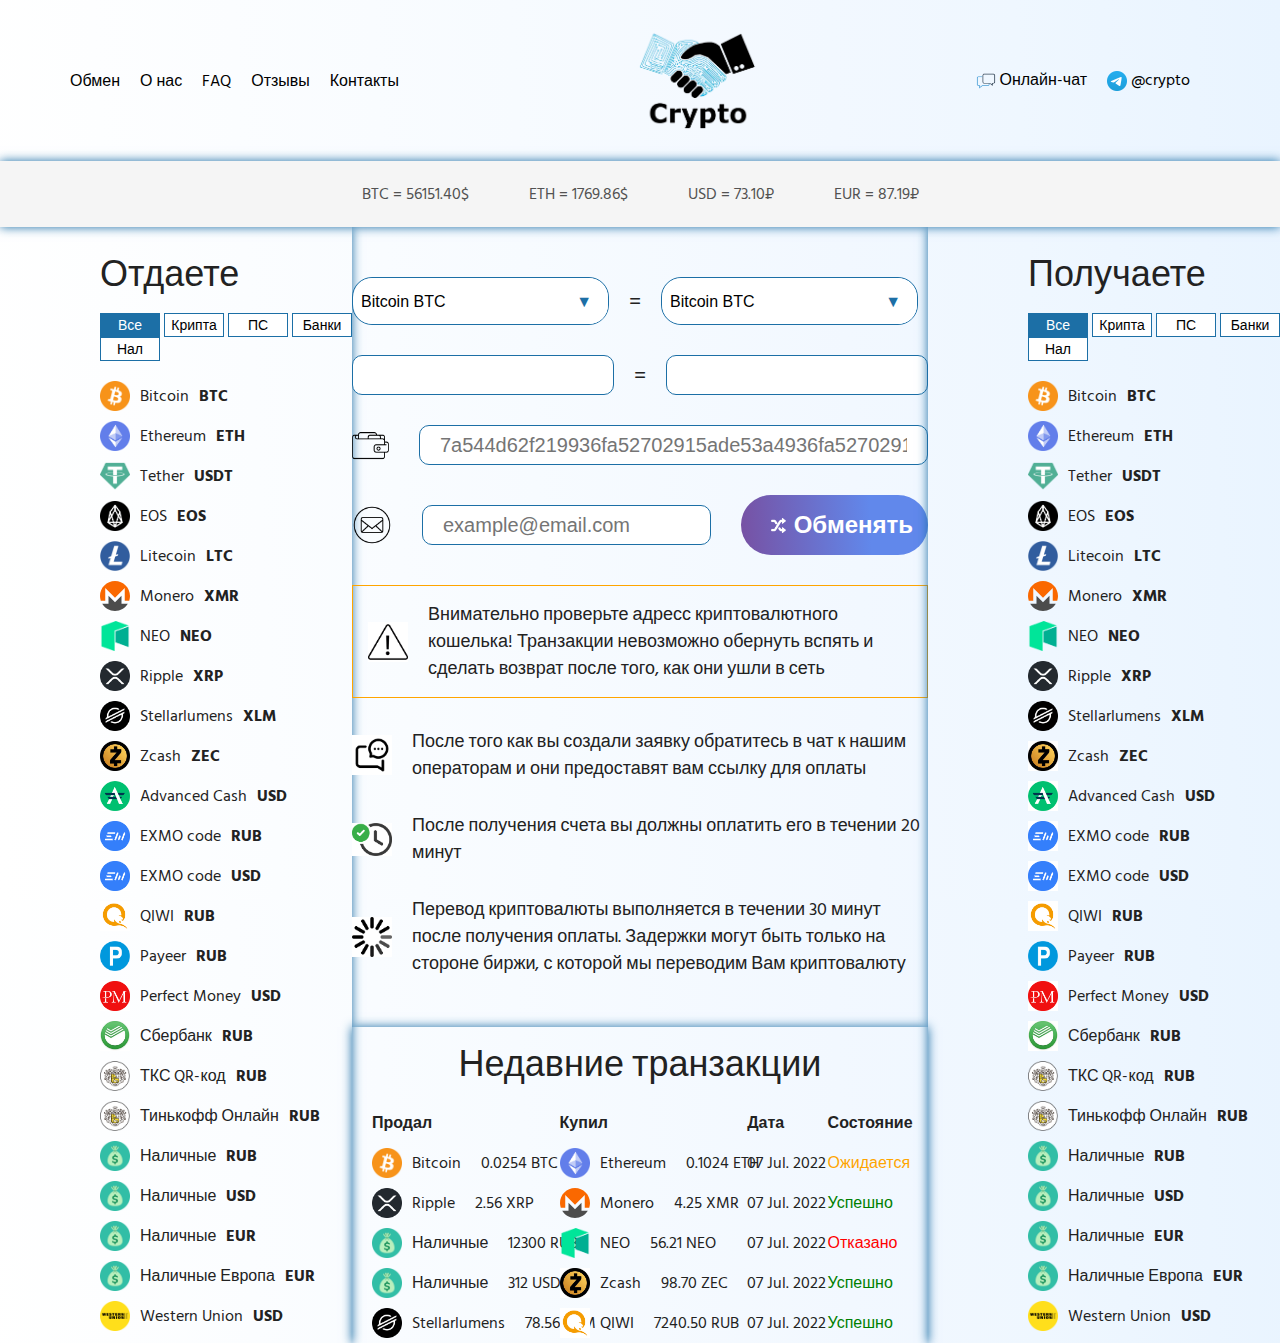
==== commit c600c5c2: "add scss" ====
--- a/index.html
+++ b/index.html
@@ -9,10 +9,7 @@
 <link href="https://fonts.googleapis.com/css2?family=Hind+Siliguri:wght@300;400;500;600;700&display=swap" rel="stylesheet"> 
 
   <link rel="stylesheet" href="./css/reset.css">
-  <link rel="stylesheet" href="./css/header.css">
-  <link rel="stylesheet" href="./css/currency-line.css">
-  <link rel="stylesheet" href="./css/currency.css">
-  <link rel="stylesheet" href="./css/form.css">
+  <link rel="stylesheet" href="./css/styles.css">
 
   <title>Cryptocurrency</title>
 </head>
@@ -341,7 +338,7 @@
                       <p class="transaction__money">4.25 XMR</p>
                     </div>
                     <p class="transaction__date">07 Jul. 2022</p>
-                    <p class="transaction__state transaction__state--pending">Ожидается</p>
+                    <p class="transaction__state transaction__state--done">Успешно</p>
                   </li>
                   <li class="transaction__item">
                     <div class="transaction__info-buy">
@@ -355,7 +352,7 @@
                       <p class="transaction__money">56.21 NEO</p>
                     </div>
                     <p class="transaction__date">07 Jul. 2022</p>
-                    <p class="transaction__state transaction__state--pending">Ожидается</p>
+                    <p class="transaction__state transaction__state--fail">Отказано</p>
                   </li>
                   <li class="transaction__item">
                     <div class="transaction__info-buy">
@@ -369,7 +366,7 @@
                       <p class="transaction__money">98.70 ZEC</p>
                     </div>
                     <p class="transaction__date">07 Jul. 2022</p>
-                    <p class="transaction__state transaction__state--pending">Ожидается</p>
+                    <p class="transaction__state transaction__state--done">Успешно</p>
                   </li>
                   <li class="transaction__item">
                     <div class="transaction__info-buy">
@@ -383,7 +380,7 @@
                       <p class="transaction__money">7240.50 RUB</p>
                     </div>
                     <p class="transaction__date">07 Jul. 2022</p>
-                    <p class="transaction__state transaction__state--pending">Ожидается</p>
+                    <p class="transaction__state transaction__state--done">Успешно</p>
                   </li>
                 </ul>
               </div>
--- a/css/styles.css
+++ b/css/styles.css
@@ -0,0 +1,480 @@
+* {
+  padding: 0;
+  margin: 0;
+  border: 0;
+  outline: none;
+  -webkit-box-sizing: border-box;
+          box-sizing: border-box;
+}
+
+img {
+  max-width: 100%;
+  height: auto;
+}
+
+html {
+  height: 100%;
+  scroll-behavior: smooth;
+  font-family: 'Hind Siliguri', sans-serif;
+  font-size: 16px;
+}
+
+body, html {
+  min-height: 100%;
+  width: 100%;
+}
+
+.clear::after, .clear::before {
+  content: " ";
+  display: table;
+}
+
+.clear::after {
+  clear: both;
+}
+
+body {
+  background: white;
+  background: linear-gradient(87deg, white 0%, #f7fbff 42%, #f2f8ff 66%, #eff7ff 80%, #e9f4ff 100%);
+}
+
+a {
+  text-decoration: none;
+  color: #000;
+}
+
+header {
+  display: -webkit-box;
+  display: -ms-flexbox;
+  display: flex;
+  -webkit-box-align: center;
+      -ms-flex-align: center;
+          align-items: center;
+  -webkit-box-pack: justify;
+      -ms-flex-pack: justify;
+          justify-content: space-between;
+  padding: 30px 70px;
+}
+
+.nav {
+  display: -webkit-box;
+  display: -ms-flexbox;
+  display: flex;
+}
+
+.nav__link {
+  margin-right: 20px;
+  -webkit-transition: .3s;
+  transition: .3s;
+}
+
+.nav__link:hover {
+  color: #1C6FA6;
+  border-bottom: 1px solid #1C6FA6;
+}
+
+.logo {
+  display: -webkit-box;
+  display: -ms-flexbox;
+  display: flex;
+  width: 120px;
+  -webkit-transition: .3s;
+  transition: .3s;
+}
+
+.contacts {
+  display: -webkit-box;
+  display: -ms-flexbox;
+  display: flex;
+}
+
+.contacts__item {
+  margin-right: 20px;
+}
+
+.contacts__link {
+  -webkit-transition: .3s;
+  transition: .3s;
+}
+
+.contacts__link:hover {
+  color: #1C6FA6;
+  border-bottom: 1px solid #1C6FA6;
+}
+
+.contacts__img {
+  width: 20px;
+}
+
+.currency-line {
+  display: -webkit-box;
+  display: -ms-flexbox;
+  display: flex;
+  -webkit-box-align: center;
+      -ms-flex-align: center;
+          align-items: center;
+  -webkit-box-pack: center;
+      -ms-flex-pack: center;
+          justify-content: center;
+  background-color: #f5f5f5;
+  -webkit-box-shadow: 0px 0px 10px #1C6FA6;
+          box-shadow: 0px 0px 10px #1C6FA6;
+  position: relative;
+}
+
+.currency-line__text {
+  margin: 25px 30px 25px;
+  color: #525252;
+}
+
+.container {
+  display: -webkit-box;
+  display: -ms-flexbox;
+  display: flex;
+  -webkit-box-pack: justify;
+      -ms-flex-pack: justify;
+          justify-content: space-between;
+}
+
+.currency {
+  width: 450px;
+  padding: 30px 0 0 100px;
+  -webkit-box-shadow: 0px 0px 10px #1C6FA6;
+          box-shadow: 0px 0px 10px #1C6FA6;
+}
+
+.currency__title {
+  font-size: 36px;
+}
+
+.currency__filter {
+  margin: 20px 0;
+}
+
+.currency__item {
+  display: -webkit-box;
+  display: -ms-flexbox;
+  display: flex;
+  -webkit-box-align: center;
+      -ms-flex-align: center;
+          align-items: center;
+  margin-bottom: 10px;
+}
+
+.currency__icon {
+  margin-right: 10px;
+  width: 30px;
+}
+
+.currency__code {
+  margin-left: 10px;
+  font-weight: 700;
+}
+
+.currency__button {
+  background-color: white;
+  border: 1px solid #1C6FA6;
+  color: black;
+  width: 60px;
+  padding: 3px 0px;
+  text-align: center;
+  display: inline-block;
+  font-size: 14px;
+  -webkit-transition-duration: 0.4s;
+          transition-duration: 0.4s;
+  cursor: pointer;
+}
+
+.currency__button--pressed {
+  background-color: #1C6FA6;
+  color: white;
+}
+
+.currency__button:hover {
+  background-color: #1C6FA6;
+  color: white;
+}
+
+select {
+  -webkit-appearance: none;
+  -moz-appearance: none;
+  -ms-appearance: none;
+  appearance: none;
+  outline: 0;
+  -webkit-box-shadow: none;
+          box-shadow: none;
+  border: 0 !important;
+  border-radius: 20px;
+  background: white;
+  background-image: none;
+  -webkit-box-flex: 1;
+      -ms-flex: 1;
+          flex: 1;
+  padding: 0 .5em;
+  color: black;
+  cursor: pointer;
+  font-size: 1em;
+  font-family: 'Open Sans', sans-serif;
+}
+
+select::-ms-expand {
+  display: none;
+}
+
+.select {
+  position: relative;
+  display: -webkit-box;
+  display: -ms-flexbox;
+  display: flex;
+  width: calc(50% - 31px);
+  height: 3em;
+  line-height: 3;
+  overflow: hidden;
+  border-radius: 20px;
+  border: 1px solid #1C6FA6;
+}
+
+.select::after {
+  border-top-right-radius: 20px;
+  border-bottom-right-radius: 20px;
+  color: #1C6FA6;
+  content: '\25BC';
+  position: absolute;
+  top: 0;
+  right: 0;
+  padding: 0 1em;
+  background: white;
+  cursor: pointer;
+  pointer-events: none;
+  -webkit-transition: .25s all ease;
+  transition: .25s all ease;
+}
+
+.form {
+  margin-top: 50px;
+  width: 800px;
+}
+
+.form__convert {
+  display: -webkit-box;
+  display: -ms-flexbox;
+  display: flex;
+  -webkit-box-align: center;
+      -ms-flex-align: center;
+          align-items: center;
+}
+
+.form__equel {
+  margin: 0 20px;
+  font-size: 22px;
+}
+
+.form__card {
+  margin-top: 30px;
+  display: -webkit-box;
+  display: -ms-flexbox;
+  display: flex;
+  -webkit-box-align: center;
+      -ms-flex-align: center;
+          align-items: center;
+}
+
+.form__card-icon {
+  width: 37px;
+  margin-right: 30px;
+}
+
+.form__card-input {
+  width: 100%;
+  padding: 0 20px;
+  border-radius: 10px;
+  border: 1px solid #1C6FA6;
+  height: 40px;
+  font-size: 20px;
+}
+
+.form__card-input {
+  width: 100%;
+  padding: 0 20px;
+  border-radius: 10px;
+  border: 1px solid #1C6FA6;
+  height: 40px;
+  font-size: 20px;
+}
+
+.form__email {
+  margin-top: 30px;
+  display: -webkit-box;
+  display: -ms-flexbox;
+  display: flex;
+  -webkit-box-align: center;
+      -ms-flex-align: center;
+          align-items: center;
+}
+
+.form__email-icon {
+  width: 40px;
+  margin-right: 30px;
+}
+
+.form__email-input {
+  width: 100%;
+  padding: 0 20px;
+  border-radius: 10px;
+  border: 1px solid #1C6FA6;
+  height: 40px;
+  font-size: 20px;
+}
+
+.form__send {
+  height: 60px;
+  -webkit-box-align: center;
+      -ms-flex-align: center;
+          align-items: center;
+  margin-left: 30px;
+  border-radius: 30px;
+  padding: 10px 30px;
+  border: 0px;
+  font-size: 24px;
+  font-weight: 700;
+  color: white;
+  display: -webkit-box;
+  display: -ms-flexbox;
+  display: flex;
+  background: #7751a3;
+  background: linear-gradient(87deg, #7751a3 0%, #6188eb 69%);
+}
+
+.form__send-img {
+  width: 15px;
+  margin-right: 8px;
+}
+
+.form__money {
+  display: -webkit-box;
+  display: -ms-flexbox;
+  display: flex;
+  width: 100%;
+  margin-top: 30px;
+  -webkit-box-align: center;
+      -ms-flex-align: center;
+          align-items: center;
+}
+
+.form__money-input {
+  width: 100%;
+  padding: 0 20px;
+  border-radius: 10px;
+  border: 1px solid #1C6FA6;
+  height: 40px;
+  font-size: 20px;
+}
+
+.form__caution {
+  border: 1px solid orange;
+  padding: 15px;
+}
+
+.form__caution, .form__message, .form__wait, .form__info {
+  width: 100%;
+  display: -webkit-box;
+  display: -ms-flexbox;
+  display: flex;
+  -webkit-box-align: center;
+      -ms-flex-align: center;
+          align-items: center;
+  font-size: 18px;
+  margin-top: 30px;
+  line-height: 1.5;
+}
+
+.form__caution-img, .form__message-img, .form__wait-img, .form__info-img {
+  width: 40px;
+  margin-right: 20px;
+}
+
+.transaction {
+  width: 100%;
+  padding: 20px 20px;
+  -webkit-box-shadow: 0px 0px 10px #1C6FA6;
+          box-shadow: 0px 0px 10px #1C6FA6;
+  margin-top: 50px;
+}
+
+.transaction__line {
+  width: 100%;
+}
+
+.transaction__item {
+  position: relative;
+  display: -webkit-box;
+  display: -ms-flexbox;
+  display: flex;
+  -webkit-box-align: center;
+      -ms-flex-align: center;
+          align-items: center;
+  width: 100%;
+  margin-top: 40px;
+}
+
+.transaction__item--header {
+  font-weight: 700;
+}
+
+.transaction__title {
+  font-size: 36px;
+  text-align: center;
+}
+
+.transaction__info-sell {
+  position: absolute;
+  display: -webkit-box;
+  display: -ms-flexbox;
+  display: flex;
+  -webkit-box-align: center;
+      -ms-flex-align: center;
+          align-items: center;
+  left: 35%;
+}
+
+.transaction__info-buy {
+  position: absolute;
+  display: -webkit-box;
+  display: -ms-flexbox;
+  display: flex;
+  -webkit-box-align: center;
+      -ms-flex-align: center;
+          align-items: center;
+  left: 0;
+}
+
+.transaction__icon {
+  width: 25px;
+  margin-right: 15px;
+}
+
+.transaction__text {
+  margin-right: 20px;
+}
+
+.transaction__date {
+  position: absolute;
+  left: 70%;
+}
+
+.transaction__state {
+  position: absolute;
+  left: 85%;
+}
+
+.transaction__state--done {
+  color: green;
+}
+
+.transaction__state--fail {
+  color: red;
+}
+
+.transaction__state--pending {
+  color: orange;
+}
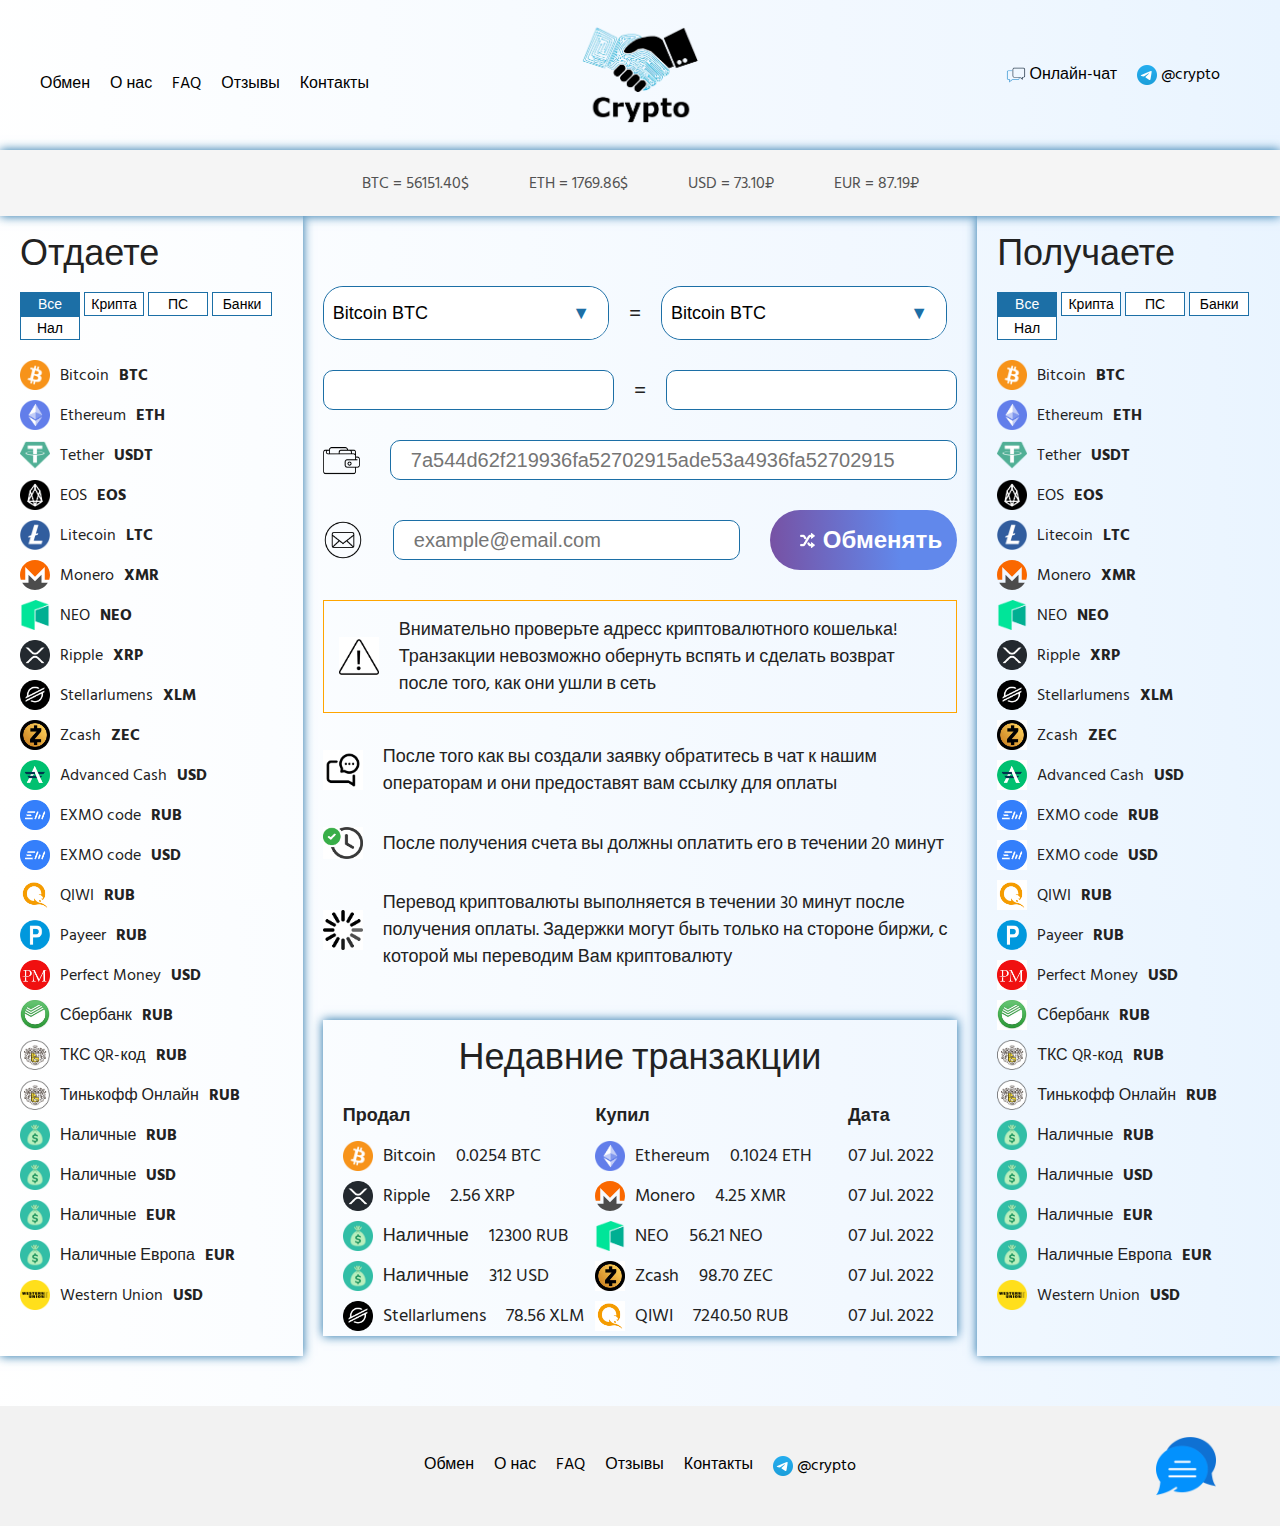
==== commit f178329b: "mobile adaptation + responces" ====
--- a/index.html
+++ b/index.html
@@ -16,20 +16,26 @@
 <body>
   <!-- HEADER -->
   <header class="header">
-    <ul class="nav">
-      <li class="nav__item"><a href="#" class="nav__link">Обмен</a></li>
-      <li class="nav__item"><a href="#" class="nav__link">О нас</a></li>
-      <li class="nav__item"><a href="#" class="nav__link">FAQ</a></li>
-      <li class="nav__item"><a href="#" class="nav__link">Отзывы</a></li>
-      <li class="nav__item"><a href="#" class="nav__link">Контакты</a></li>
-    </ul>
+    <div class="hamburger-menu">
+      <input id="menu__toggle" type="checkbox" />
+      <label class="menu__btn" for="menu__toggle">
+        <span></span>
+      </label>
+      <ul class="nav">
+        <li class="nav__item"><a href="/" class="nav__link">Обмен</a></li>
+        <li class="nav__item"><a href="#" class="nav__link">О нас</a></li>
+        <li class="nav__item"><a href="#" class="nav__link">FAQ</a></li>
+        <li class="nav__item"><a href="./pages/responses.html"" class="nav__link">Отзывы</a></li>
+        <li class="nav__item"><a href="#" class="nav__link">Контакты</a></li>
+      </ul>
+    </div>
 
     <div class="logo">
         <img src="./images/logo.png" alt="logo" class="logo">
     </div>
 
     <div class="contacts">
-      <div class="contacts__item">
+      <div class="contacts__item contacts__item-chat">
         <img src="./images/chat.ico" alt="chat" class="contacts__img">
         <a href="#" class="contacts__link">Онлайн-чат</a>
       </div>
@@ -529,5 +535,23 @@
       </div>
     </div>
   </div>
+
+  <footer class="footer">
+    <ul class="nav1">
+      <li class="nav1__item"><a href="#" class="nav1__link">Обмен</a></li>
+      <li class="nav1__item"><a href="#" class="nav1__link">О нас</a></li>
+      <li class="nav1__item"><a href="#" class="nav1__link">FAQ</a></li>
+      <li class="nav1__item"><a href="#" class="nav1__link">Отзывы</a></li>
+      <li class="nav1__item"><a href="#" class="nav1__link">Контакты</a></li>
+      <li class="nav1__item">
+        <img src="./images/telegram.png" alt="tg" class="contacts__img">
+        <a href="#" class="contacts__link">@crypto</a>
+      </li>
+    </ul> 
+    
+    <div class="chat">
+      <img src="./images//chat-icon.png" alt="chat" class="chat__img">
+    </div>
+  </footer>
 </body>
 </html>--- a/css/styles.css
+++ b/css/styles.css
@@ -35,6 +35,7 @@
 
 body {
   background: white;
+  position: relative;
   background: linear-gradient(87deg, white 0%, #f7fbff 42%, #f2f8ff 66%, #eff7ff 80%, #e9f4ff 100%);
 }
 
@@ -54,23 +55,21 @@
       -ms-flex-pack: justify;
           justify-content: space-between;
   padding: 30px 70px;
-}
-
-.nav {
-  display: -webkit-box;
-  display: -ms-flexbox;
-  display: flex;
-}
-
-.nav__link {
-  margin-right: 20px;
-  -webkit-transition: .3s;
-  transition: .3s;
-}
-
-.nav__link:hover {
-  color: #1C6FA6;
-  border-bottom: 1px solid #1C6FA6;
+  height: 150px;
+}
+
+@media (max-width: 1350px) {
+  header {
+    padding: 30px 40px;
+  }
+}
+
+@media (max-width: 1080px) {
+  header {
+    padding: 30px 20px;
+    height: 100px;
+    font-size: 14px;
+  }
 }
 
 .logo {
@@ -80,6 +79,17 @@
   width: 120px;
   -webkit-transition: .3s;
   transition: .3s;
+  position: absolute;
+  left: calc(50% - 60px);
+  top: 12px;
+}
+
+@media (max-width: 1080px) {
+  .logo {
+    width: 90px;
+    left: calc(50% - 45px);
+    top: 4px;
+  }
 }
 
 .contacts {
@@ -90,6 +100,18 @@
 
 .contacts__item {
   margin-right: 20px;
+}
+
+@media (max-width: 500px) {
+  .contacts__item {
+    margin-right: 5px;
+  }
+}
+
+@media (max-width: 730px) {
+  .contacts__item-chat {
+    visibility: hidden;
+  }
 }
 
 .contacts__link {
@@ -127,6 +149,18 @@
   color: #525252;
 }
 
+@media (max-width: 1080px) {
+  .currency-line__text {
+    font-size: 14px;
+  }
+}
+
+@media (max-width: 700px) {
+  .currency-line__text {
+    margin: 10px 9px;
+  }
+}
+
 .container {
   display: -webkit-box;
   display: -ms-flexbox;
@@ -134,6 +168,18 @@
   -webkit-box-pack: justify;
       -ms-flex-pack: justify;
           justify-content: space-between;
+}
+
+@media (max-width: 980px) {
+  .container {
+    -webkit-box-orient: vertical;
+    -webkit-box-direction: normal;
+        -ms-flex-direction: column;
+            flex-direction: column;
+    -webkit-box-align: center;
+        -ms-flex-align: center;
+            align-items: center;
+  }
 }
 
 .currency {
@@ -143,6 +189,38 @@
           box-shadow: 0px 0px 10px #1C6FA6;
 }
 
+@media (max-width: 1730px) {
+  .currency {
+    padding: 20px 0 0 20px;
+    width: 350px;
+  }
+}
+
+@media (max-width: 1080px) {
+  .currency {
+    padding: 20px 0 0 20px;
+    width: 350px;
+    font-size: 14px;
+  }
+}
+
+@media (max-width: 980px) {
+  .currency {
+    display: -webkit-box;
+    display: -ms-flexbox;
+    display: flex;
+    -webkit-box-orient: vertical;
+    -webkit-box-direction: normal;
+        -ms-flex-direction: column;
+            flex-direction: column;
+    -webkit-box-align: center;
+        -ms-flex-align: center;
+            align-items: center;
+    width: 100%;
+    padding: 20px;
+  }
+}
+
 .currency__title {
   font-size: 36px;
 }
@@ -159,11 +237,23 @@
       -ms-flex-align: center;
           align-items: center;
   margin-bottom: 10px;
+}
+
+@media (max-width: 980px) {
+  .currency__item {
+    margin-right: 30px;
+  }
 }
 
 .currency__icon {
   margin-right: 10px;
   width: 30px;
+}
+
+@media (max-width: 980px) {
+  .currency__icon {
+    width: 20px;
+  }
 }
 
 .currency__code {
@@ -234,6 +324,12 @@
   border: 1px solid #1C6FA6;
 }
 
+@media (max-width: 450px) {
+  .select {
+    width: calc(50% - 18px);
+  }
+}
+
 .select::after {
   border-top-right-radius: 20px;
   border-bottom-right-radius: 20px;
@@ -252,7 +348,21 @@
 
 .form {
   margin-top: 50px;
-  width: 800px;
+  width: 780px;
+  padding: 20px;
+  font-size: 18px;
+}
+
+@media (max-width: 1080px) {
+  .form {
+    font-size: 14px;
+  }
+}
+
+@media (max-width: 800px) {
+  .form {
+    width: 100%;
+  }
 }
 
 .form__convert {
@@ -269,6 +379,13 @@
   font-size: 22px;
 }
 
+@media (max-width: 450px) {
+  .form__equel {
+    font-size: 16px;
+    margin: 0 10px;
+  }
+}
+
 .form__card {
   margin-top: 30px;
   display: -webkit-box;
@@ -282,6 +399,13 @@
 .form__card-icon {
   width: 37px;
   margin-right: 30px;
+}
+
+@media (max-width: 980px) {
+  .form__card-icon {
+    width: 28px;
+    margin-right: 15px;
+  }
 }
 
 .form__card-input {
@@ -293,13 +417,10 @@
   font-size: 20px;
 }
 
-.form__card-input {
-  width: 100%;
-  padding: 0 20px;
-  border-radius: 10px;
-  border: 1px solid #1C6FA6;
-  height: 40px;
-  font-size: 20px;
+@media (max-width: 980px) {
+  .form__card-input {
+    font-size: 14px;
+  }
 }
 
 .form__email {
@@ -315,6 +436,13 @@
 .form__email-icon {
   width: 40px;
   margin-right: 30px;
+}
+
+@media (max-width: 980px) {
+  .form__email-icon {
+    width: 30px;
+    margin-right: 15px;
+  }
 }
 
 .form__email-input {
@@ -326,6 +454,12 @@
   font-size: 20px;
 }
 
+@media (max-width: 980px) {
+  .form__email-input {
+    font-size: 14px;
+  }
+}
+
 .form__send {
   height: 60px;
   -webkit-box-align: center;
@@ -341,13 +475,36 @@
   display: -webkit-box;
   display: -ms-flexbox;
   display: flex;
+  -webkit-transition: .3s;
+  transition: .3s;
   background: #7751a3;
   background: linear-gradient(87deg, #7751a3 0%, #6188eb 69%);
+}
+
+@media (max-width: 980px) {
+  .form__send {
+    font-size: 18px;
+    padding: 8px 30px 8px 6px;
+    height: 40px;
+    margin-left: 10px;
+  }
+}
+
+.form__send:hover {
+  -webkit-transform: scale(1.03);
+          transform: scale(1.03);
 }
 
 .form__send-img {
   width: 15px;
   margin-right: 8px;
+}
+
+@media (max-width: 980px) {
+  .form__send-img {
+    width: 13px;
+    margin-left: 5px;
+  }
 }
 
 .form__money {
@@ -370,6 +527,12 @@
   font-size: 20px;
 }
 
+@media (max-width: 980px) {
+  .form__money-input {
+    font-size: 14px;
+  }
+}
+
 .form__caution {
   border: 1px solid orange;
   padding: 15px;
@@ -383,7 +546,6 @@
   -webkit-box-align: center;
       -ms-flex-align: center;
           align-items: center;
-  font-size: 18px;
   margin-top: 30px;
   line-height: 1.5;
 }
@@ -391,6 +553,12 @@
 .form__caution-img, .form__message-img, .form__wait-img, .form__info-img {
   width: 40px;
   margin-right: 20px;
+}
+
+@media (max-width: 1080px) {
+  .form__caution-img, .form__message-img, .form__wait-img, .form__info-img {
+    width: 25px;
+  }
 }
 
 .transaction {
@@ -426,6 +594,12 @@
   text-align: center;
 }
 
+@media (max-width: 650px) {
+  .transaction__title {
+    font-size: 24px;
+  }
+}
+
 .transaction__info-sell {
   position: absolute;
   display: -webkit-box;
@@ -435,6 +609,36 @@
       -ms-flex-align: center;
           align-items: center;
   left: 35%;
+}
+
+@media (max-width: 1500px) {
+  .transaction__info-sell {
+    left: 42.5%;
+  }
+}
+
+@media (max-width: 1270px) {
+  .transaction__info-sell {
+    left: 50%;
+  }
+}
+
+@media (max-width: 980px) {
+  .transaction__info-sell {
+    left: 35%;
+  }
+}
+
+@media (max-width: 650px) {
+  .transaction__info-sell {
+    left: 42.5%;
+  }
+}
+
+@media (max-width: 550px) {
+  .transaction__info-sell {
+    left: 55%;
+  }
 }
 
 .transaction__info-buy {
@@ -457,16 +661,66 @@
   margin-right: 20px;
 }
 
+@media (max-width: 700px) {
+  .transaction__text {
+    margin-right: 10px;
+  }
+}
+
 .transaction__date {
   position: absolute;
   left: 70%;
 }
 
+@media (max-width: 1500px) {
+  .transaction__date {
+    left: 85%;
+  }
+}
+
+@media (max-width: 1270px) {
+  .transaction__date {
+    display: none;
+  }
+}
+
+@media (max-width: 980px) {
+  .transaction__date {
+    left: 70%;
+    display: block;
+  }
+}
+
+@media (max-width: 650px) {
+  .transaction__date {
+    display: none;
+  }
+}
+
 .transaction__state {
   position: absolute;
   left: 85%;
 }
 
+@media (max-width: 1500px) {
+  .transaction__state {
+    display: none;
+  }
+}
+
+@media (max-width: 980px) {
+  .transaction__state {
+    left: 85%;
+    display: block;
+  }
+}
+
+@media (max-width: 550px) {
+  .transaction__state {
+    display: none;
+  }
+}
+
 .transaction__state--done {
   color: green;
 }
@@ -478,3 +732,289 @@
 .transaction__state--pending {
   color: orange;
 }
+
+.footer {
+  display: -webkit-box;
+  display: -ms-flexbox;
+  display: flex;
+  -webkit-box-pack: center;
+      -ms-flex-pack: center;
+          justify-content: center;
+  padding: 50px 0;
+  position: relative;
+  background-color: #f2f2f2;
+  margin-top: 50px;
+  width: 100%;
+}
+
+@media (max-width: 980px) {
+  .footer {
+    padding: 20px 0;
+  }
+}
+
+.chat {
+  position: absolute;
+  width: 60px;
+  right: 5%;
+  top: calc(50% - 30px);
+  -webkit-transition: .3s;
+  transition: .3s;
+  cursor: pointer;
+}
+
+.chat:hover {
+  -webkit-transform: scale(1.05);
+          transform: scale(1.05);
+}
+
+@media (max-width: 650px) {
+  .chat {
+    width: 40px;
+  }
+}
+
+.nav1 {
+  display: -webkit-box;
+  display: -ms-flexbox;
+  display: flex;
+}
+
+@media (max-width: 980px) {
+  .nav1 {
+    -webkit-box-orient: vertical;
+    -webkit-box-direction: normal;
+        -ms-flex-direction: column;
+            flex-direction: column;
+  }
+}
+
+@media (max-width: 980px) {
+  .nav1__item {
+    margin-bottom: 5px;
+  }
+}
+
+.nav1__link {
+  margin-right: 20px;
+  -webkit-transition: .3s;
+  transition: .3s;
+}
+
+.nav1__link:hover {
+  color: #1C6FA6;
+  border-bottom: 1px solid #1C6FA6;
+}
+
+.responses {
+  margin: 100px 15%;
+  font-size: 16px;
+}
+
+@media (max-width: 1280px) {
+  .responses {
+    margin: 70px 8%;
+  }
+}
+
+@media (max-width: 980px) {
+  .responses {
+    margin: 40px 5%;
+    font-size: 14px;
+  }
+}
+
+.responses__title {
+  font-weight: 700;
+  font-size: 32px;
+  text-align: center;
+  margin-bottom: 30px;
+}
+
+.responses__info {
+  line-height: 1.5;
+  text-indent: 1.5em;
+  margin-bottom: 15px;
+}
+
+.responses__list {
+  margin-top: 50px;
+}
+
+.responses__item {
+  -webkit-box-shadow: 0px 0px 10px #1C6FA6;
+          box-shadow: 0px 0px 10px #1C6FA6;
+  padding: 20px 40px;
+  border-radius: 25px;
+  position: relative;
+  margin-bottom: 15px;
+}
+
+.responses__name {
+  font-size: 18px;
+  color: #1C6FA6;
+  margin-bottom: 10px;
+}
+
+.responses__date {
+  font-size: 14px;
+  color: #525252;
+  letter-spacing: 2px;
+  position: absolute;
+  right: 30px;
+  top: 10px;
+}
+
+#menu__toggle {
+  opacity: 0;
+}
+
+#menu__toggle:checked ~ .menu__btn > span {
+  -webkit-transform: rotate(45deg);
+          transform: rotate(45deg);
+}
+
+#menu__toggle:checked ~ .menu__btn > span::before {
+  top: 0;
+  -webkit-transform: rotate(0);
+          transform: rotate(0);
+}
+
+#menu__toggle:checked ~ .menu__btn > span::after {
+  top: 0;
+  -webkit-transform: rotate(90deg);
+          transform: rotate(90deg);
+}
+
+#menu__toggle:checked ~ .nav {
+  visibility: visible;
+  left: 0;
+}
+
+.burger__nav {
+  visibility: hidden;
+  -webkit-transition: .3s;
+  transition: .3s;
+  display: block;
+  position: absolute;
+  z-index: 1;
+  visibility: hidden;
+  top: 0;
+  left: -100%;
+  width: 300px;
+  height: 100%;
+  margin: 0;
+  padding: 80px 0;
+  list-style: none;
+  background-color: #f5f5f5;
+  -webkit-box-shadow: 1px 0px 6px rgba(0, 0, 0, 0.2);
+          box-shadow: 1px 0px 6px rgba(0, 0, 0, 0.2);
+  -webkit-transition-duration: .25s;
+          transition-duration: .25s;
+}
+
+.menu__btn {
+  display: -webkit-box;
+  display: -ms-flexbox;
+  display: flex;
+  -webkit-box-align: center;
+      -ms-flex-align: center;
+          align-items: center;
+  position: absolute;
+  top: 20px;
+  left: 20px;
+  width: 26px;
+  height: 26px;
+  cursor: pointer;
+  z-index: 2;
+}
+
+.menu__btn > span,
+.menu__btn > span::before,
+.menu__btn > span::after {
+  display: block;
+  position: absolute;
+  visibility: hidden;
+  width: 30px;
+  height: 2px;
+  z-index: 1;
+  background-color: #616161;
+  -webkit-transition-duration: .25s;
+          transition-duration: .25s;
+}
+
+@media (max-width: 980px) {
+  .menu__btn > span,
+  .menu__btn > span::before,
+  .menu__btn > span::after {
+    visibility: visible;
+  }
+}
+
+.menu__btn > span::before {
+  content: '';
+  top: -8px;
+}
+
+.menu__btn > span::after {
+  content: '';
+  top: 8px;
+}
+
+.nav {
+  display: -webkit-box;
+  display: -ms-flexbox;
+  display: flex;
+}
+
+@media (max-width: 980px) {
+  .nav {
+    display: block;
+    position: absolute;
+    z-index: 1;
+    visibility: hidden;
+    top: 0;
+    left: -100%;
+    width: 300px;
+    height: 100%;
+    margin: 0;
+    padding: 80px 0;
+    list-style: none;
+    background-color: #f5f5f5;
+    -webkit-box-shadow: 1px 0px 6px rgba(0, 0, 0, 0.2);
+            box-shadow: 1px 0px 6px rgba(0, 0, 0, 0.2);
+    -webkit-transition-duration: .25s;
+            transition-duration: .25s;
+  }
+}
+
+.nav__link {
+  margin-right: 20px;
+  -webkit-transition: .3s;
+  transition: .3s;
+}
+
+@media (max-width: 980px) {
+  .nav__link {
+    display: block;
+    padding: 12px 24px;
+    color: #333;
+    font-family: 'Roboto', sans-serif;
+    font-size: 20px;
+    font-weight: 600;
+    text-decoration: none;
+    -webkit-transition-duration: .25s;
+            transition-duration: .25s;
+  }
+}
+
+.nav__link:hover {
+  color: #1C6FA6;
+  border-bottom: 1px solid #1C6FA6;
+}
+
+@media (max-width: 980px) {
+  .nav__link:hover {
+    background-color: #CFD8DC;
+  }
+}
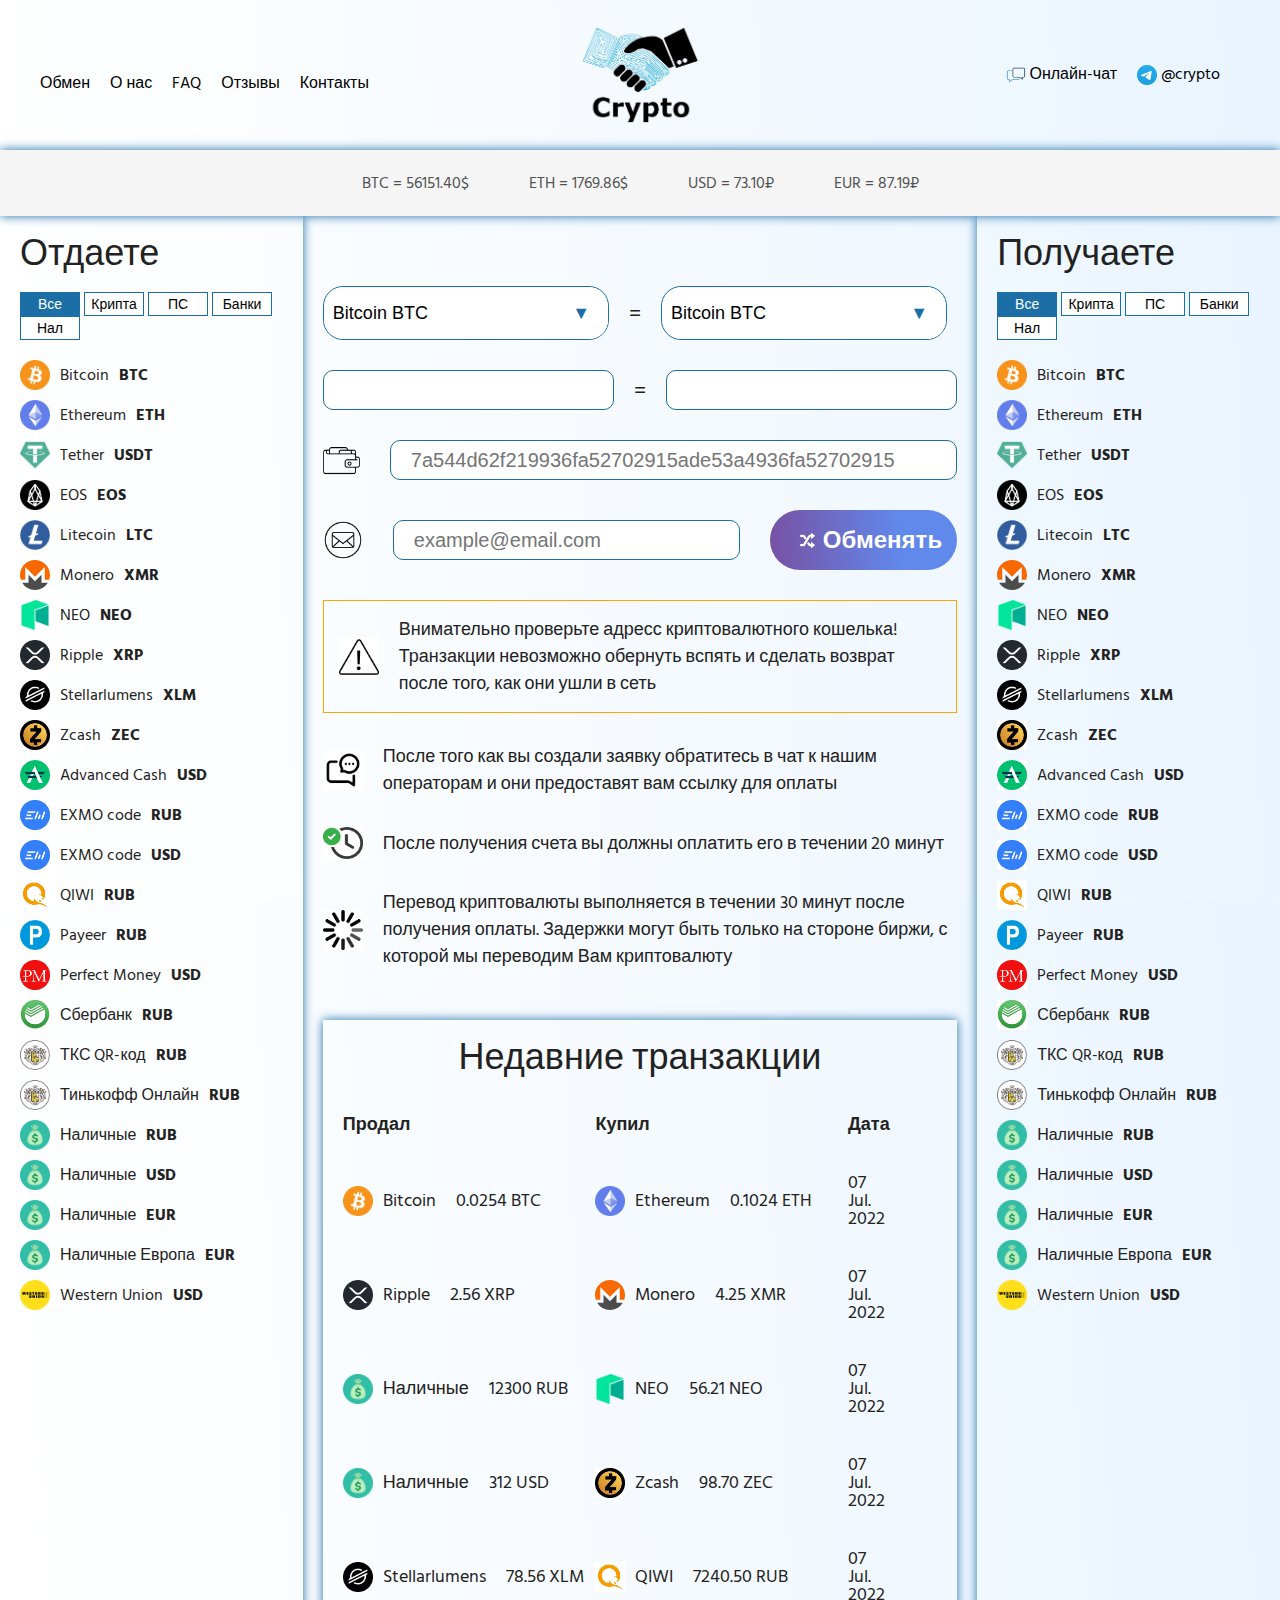
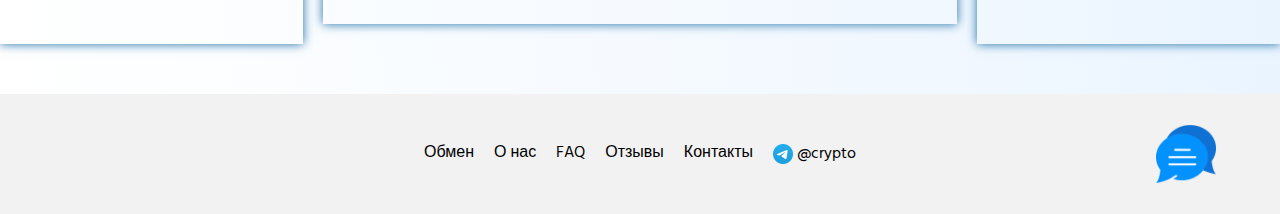
==== commit b0c9c43d: "fix for safari" ====
--- a/index.html
+++ b/index.html
@@ -306,90 +306,88 @@
             <!-- TRANSACTIONS -->
             <div class="transaction">
               <h2 class="transaction__title">Недавние транзакции</h2>
-              <div >
-                <ul class="transaction__line">
-                  <li class="transaction__item transaction__item--header">
-                    <div class="transaction__info-buy">
+                <table class="transaction__line">
+                  <tr class="transaction__item transaction__item--header">
+                    <td class="transaction__info-buy">
                       <p class="transaction__text">Продал</p>
-                    </div>
-                    <div class="transaction__info-sell">
+                    </td>
+                    <td class="transaction__info-sell">
                       <p class="transaction__text">Купил</p>
-                    </div>
-                    <p class="transaction__date">Дата</p>
-                    <p class="transaction__state">Состояние</p>
-                  </li>
-                  <li class="transaction__item">
-                    <div class="transaction__info-buy">
+                    </td>
+                    <td class="transaction__date">Дата</td>
+                    <td class="transaction__state">Состояние</td>
+                  </tr>
+                  <tr class="transaction__item">
+                    <td class="transaction__info-buy">
                       <img src="images/btc.ico" alt="btc" class="currency__icon">
                       <p class="transaction__text">Bitcoin</p>
                       <p class="transaction__money">0.0254 BTC</p>
-                    </div>
-                    <div class="transaction__info-sell">
+                    </td>
+                    <td class="transaction__info-sell">
                       <img src="images/eth.png" alt="eth" class="currency__icon">
                       <p class="transaction__text">Ethereum</p>
                       <p class="transaction__money">0.1024 ETH</p>
-                    </div>
-                    <p class="transaction__date">07 Jul. 2022</p>
-                    <p class="transaction__state transaction__state--pending">Ожидается</p>
-                  </li>
-                  <li class="transaction__item">
-                    <div class="transaction__info-buy">
+                    </td>
+                    <td class="transaction__date">07 Jul. 2022</td>
+                    <td class="transaction__state transaction__state--pending">Ожидается</td>
+                  </tr>
+                  <tr class="transaction__item">
+                    <td class="transaction__info-buy">
                       <img src="images/xrp.png" alt="xrp" class="currency__icon">
                       <p class="transaction__text">Ripple</p>
                       <p class="transaction__money">2.56 XRP</p>
-                    </div>
-                    <div class="transaction__info-sell">
+                    </td>
+                    <td class="transaction__info-sell">
                       <img src="images/xmr.svg" alt="xmr" class="currency__icon">
                       <p class="transaction__text">Monero</p>
                       <p class="transaction__money">4.25 XMR</p>
-                    </div>
-                    <p class="transaction__date">07 Jul. 2022</p>
-                    <p class="transaction__state transaction__state--done">Успешно</p>
-                  </li>
-                  <li class="transaction__item">
-                    <div class="transaction__info-buy">
+                    </td>
+                    <td class="transaction__date">07 Jul. 2022</td>
+                    <td class="transaction__state transaction__state--done">Успешно</td>
+                  </tr>
+                  <tr class="transaction__item">
+                    <td class="transaction__info-buy">
                       <img src="images/money.png" alt="money" class="currency__icon">
                       <p class="transaction__text">Наличные</p>
                       <p class="transaction__money">12300 RUB</p>
-                    </div>
-                    <div class="transaction__info-sell">
+                    </td>
+                    <td class="transaction__info-sell">
                       <img src="images/neo.png" alt="neo" class="currency__icon">
                       <p class="transaction__text">NEO</p>
                       <p class="transaction__money">56.21 NEO</p>
-                    </div>
-                    <p class="transaction__date">07 Jul. 2022</p>
-                    <p class="transaction__state transaction__state--fail">Отказано</p>
-                  </li>
-                  <li class="transaction__item">
-                    <div class="transaction__info-buy">
+                    </td>
+                    <td class="transaction__date">07 Jul. 2022</td>
+                    <td class="transaction__state transaction__state--fail">Отказано</td>
+                  </tr>
+                  <tr class="transaction__item">
+                    <td class="transaction__info-buy">
                       <img src="images/money.png" alt="money" class="currency__icon">
                       <p class="transaction__text">Наличные</p>
                       <p class="transaction__money">312 USD</p>
-                    </div>
-                    <div class="transaction__info-sell">
+                    </td>
+                    <td class="transaction__info-sell">
                       <img src="images/zec.jpeg" alt="zec" class="currency__icon">
                       <p class="transaction__text">Zcash</p>
                       <p class="transaction__money">98.70 ZEC</p>
-                    </div>
-                    <p class="transaction__date">07 Jul. 2022</p>
-                    <p class="transaction__state transaction__state--done">Успешно</p>
-                  </li>
-                  <li class="transaction__item">
-                    <div class="transaction__info-buy">
+                    </td>
+                    <td class="transaction__date">07 Jul. 2022</td>
+                    <td class="transaction__state transaction__state--done">Успешно</td>
+                  </tr>
+                  <tr class="transaction__item">
+                    <td class="transaction__info-buy">
                       <img src="images/xlm.png" alt="xlm" class="currency__icon">
                       <p class="transaction__text">Stellarlumens</p>
                       <p class="transaction__money">78.56 XLM</p>
-                    </div>
-                    <div class="transaction__info-sell">
+                    </td>
+                    <td class="transaction__info-sell">
                       <img src="images/qiwi.png" alt="qiwi" class="currency__icon">
                       <p class="transaction__text">QIWI</p>
                       <p class="transaction__money">7240.50 RUB</p>
-                    </div>
-                    <p class="transaction__date">07 Jul. 2022</p>
-                    <p class="transaction__state transaction__state--done">Успешно</p>
-                  </li>
-                </ul>
-              </div>
+                    </td>
+                    <td class="transaction__date">07 Jul. 2022</td>
+                    <td class="transaction__state transaction__state--done">Успешно</td>
+                  </tr>
+                </table>
             </div>
     </div>
 
--- a/css/styles.css
+++ b/css/styles.css
@@ -158,6 +158,13 @@
 @media (max-width: 700px) {
   .currency-line__text {
     margin: 10px 9px;
+  }
+}
+
+@media (max-width: 480px) {
+  .currency-line__text {
+    margin: 10px 9px;
+    font-size: 10px;
   }
 }
 
@@ -206,9 +213,7 @@
 
 @media (max-width: 980px) {
   .currency {
-    display: -webkit-box;
-    display: -ms-flexbox;
-    display: flex;
+    display: none;
     -webkit-box-orient: vertical;
     -webkit-box-direction: normal;
         -ms-flex-direction: column;
@@ -365,6 +370,12 @@
   }
 }
 
+@media (max-width: 450px) {
+  .form {
+    padding: 20px 10px;
+  }
+}
+
 .form__convert {
   display: -webkit-box;
   display: -ms-flexbox;
@@ -569,6 +580,14 @@
   margin-top: 50px;
 }
 
+@media (max-width: 500px) {
+  .transaction {
+    padding: 20px 0px;
+    -webkit-box-shadow: 0px 0px 0px #1C6FA6;
+            box-shadow: 0px 0px 0px #1C6FA6;
+  }
+}
+
 .transaction__line {
   width: 100%;
 }
@@ -601,55 +620,83 @@
 }
 
 .transaction__info-sell {
-  position: absolute;
-  display: -webkit-box;
-  display: -ms-flexbox;
-  display: flex;
-  -webkit-box-align: center;
-      -ms-flex-align: center;
-          align-items: center;
-  left: 35%;
+  display: -webkit-box;
+  display: -ms-flexbox;
+  display: flex;
+  -webkit-box-align: center;
+      -ms-flex-align: center;
+          align-items: center;
+  width: 35%;
 }
 
 @media (max-width: 1500px) {
   .transaction__info-sell {
-    left: 42.5%;
+    width: 42.5%;
   }
 }
 
 @media (max-width: 1270px) {
   .transaction__info-sell {
-    left: 50%;
+    width: 50%;
   }
 }
 
 @media (max-width: 980px) {
   .transaction__info-sell {
-    left: 35%;
+    width: 35%;
   }
 }
 
 @media (max-width: 650px) {
   .transaction__info-sell {
-    left: 42.5%;
+    width: 42.5%;
   }
 }
 
 @media (max-width: 550px) {
   .transaction__info-sell {
-    left: 55%;
+    width: 55%;
   }
 }
 
 .transaction__info-buy {
-  position: absolute;
-  display: -webkit-box;
-  display: -ms-flexbox;
-  display: flex;
-  -webkit-box-align: center;
-      -ms-flex-align: center;
-          align-items: center;
-  left: 0;
+  display: -webkit-box;
+  display: -ms-flexbox;
+  display: flex;
+  -webkit-box-align: center;
+      -ms-flex-align: center;
+          align-items: center;
+  width: 35%;
+}
+
+@media (max-width: 1500px) {
+  .transaction__info-buy {
+    width: 42.5%;
+  }
+}
+
+@media (max-width: 1270px) {
+  .transaction__info-buy {
+    width: 50%;
+  }
+}
+
+@media (max-width: 980px) {
+  .transaction__info-buy {
+    width: 35%;
+  }
+}
+
+@media (max-width: 650px) {
+  .transaction__info-buy {
+    width: 42.5%;
+  }
+}
+
+@media (max-width: 550px) {
+  .transaction__info-buy {
+    width: 55%;
+  }
 }
 
 .transaction__icon {
@@ -657,6 +704,12 @@
   margin-right: 15px;
 }
 
+@media (max-width: 420px) {
+  .transaction__icon {
+    margin-right: 0px;
+  }
+}
+
 .transaction__text {
   margin-right: 20px;
 }
@@ -668,13 +721,12 @@
 }
 
 .transaction__date {
-  position: absolute;
-  left: 70%;
+  width: 15%;
 }
 
 @media (max-width: 1500px) {
   .transaction__date {
-    left: 85%;
+    width: 7.5%;
   }
 }
 
@@ -686,7 +738,7 @@
 
 @media (max-width: 980px) {
   .transaction__date {
-    left: 70%;
+    width: 15%;
     display: block;
   }
 }
@@ -698,8 +750,7 @@
 }
 
 .transaction__state {
-  position: absolute;
-  left: 85%;
+  width: 15%;
 }
 
 @media (max-width: 1500px) {
@@ -710,7 +761,7 @@
 
 @media (max-width: 980px) {
   .transaction__state {
-    left: 85%;
+    width: 15%;
     display: block;
   }
 }
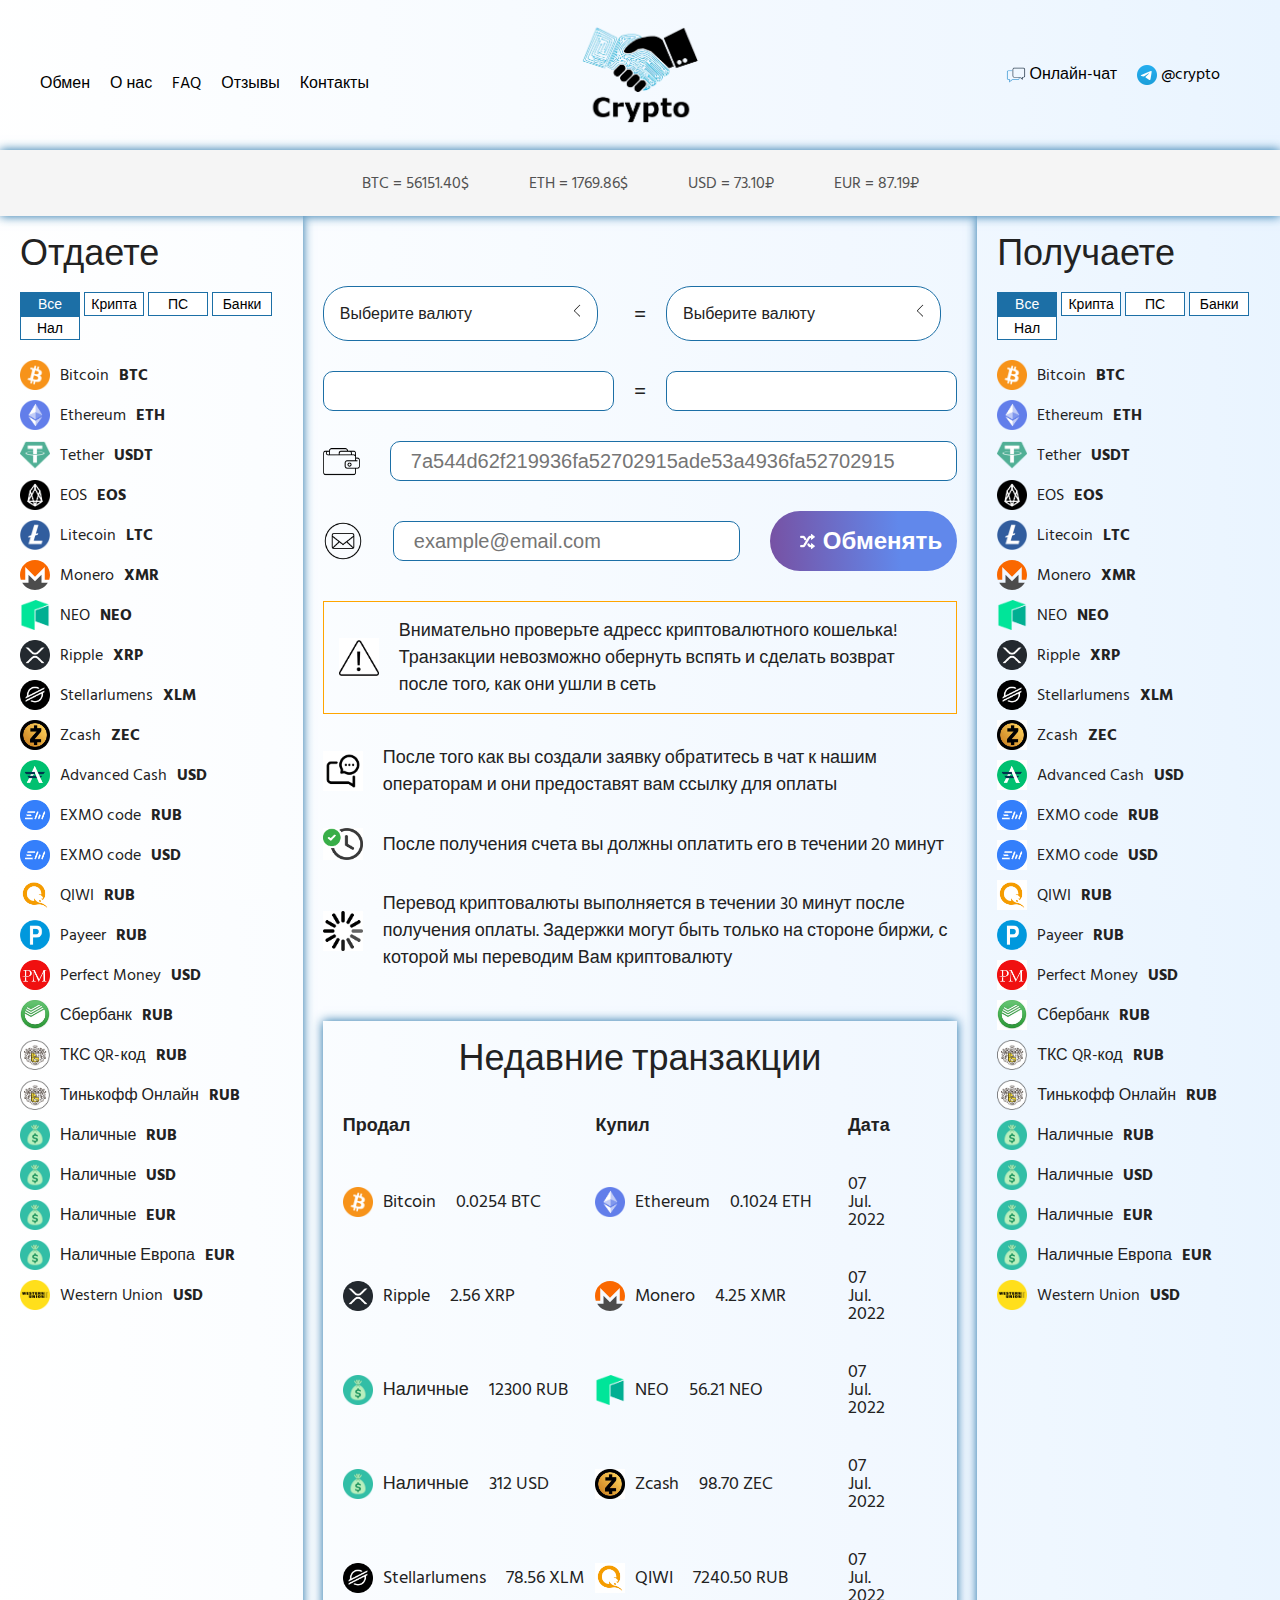
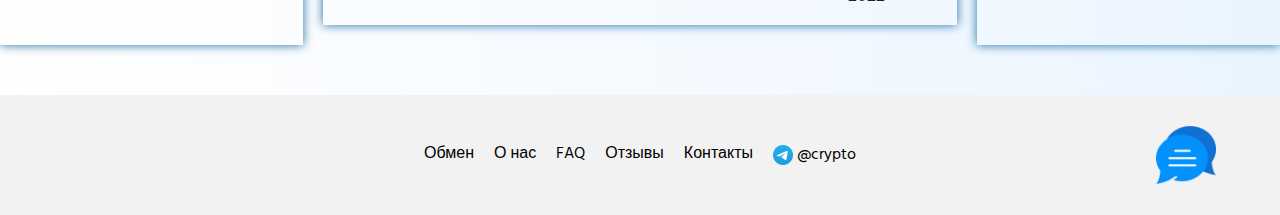
==== commit 344bbbb6: "dropdown change" ====
--- a/index.html
+++ b/index.html
@@ -10,6 +10,7 @@
 
   <link rel="stylesheet" href="./css/reset.css">
   <link rel="stylesheet" href="./css/styles.css">
+  
 
   <title>Cryptocurrency</title>
 </head>
@@ -202,7 +203,410 @@
     <div class="form">
       <form action="#" class="form__form">
         <div class="form__convert">
-          <div class="select">
+          
+<details class="custom-select">
+  <summary class="radios">
+    <input type="radio" name="item" id="default" title="Выберите валюту" checked>
+    <input type="radio" name="item" id="item1-1" title="Bitcoin BTC">
+    <input type="radio" name="item" id="item1-2" title="Ethereum ETH">
+    <input type="radio" name="item" id="item1-3" title="Tether USDT">
+    <input type="radio" name="item" id="item1-4" title="EOS EOS">
+    <input type="radio" name="item" id="item1-5" title="Litecoin LTC">
+    <input type="radio" name="item" id="item1-6" title="Monero XMR">
+    <input type="radio" name="item" id="item1-7" title="NEO NEO">
+    <input type="radio" name="item" id="item1-8" title="Ripple XRP">
+    <input type="radio" name="item" id="item1-9" title="Stellarlumens XLM">
+    <input type="radio" name="item" id="item1-10" title="Zcash ZEC">
+    <input type="radio" name="item" id="item1-11" title="Advanced Cash USD">
+    <input type="radio" name="item" id="item1-12" title="EXMO code RUB">
+    <input type="radio" name="item" id="item1-13" title="EXMO code USD">
+    <input type="radio" name="item" id="item1-14" title="QIWI RUB">
+    <input type="radio" name="item" id="item1-15" title="Payeer RUB">
+    <input type="radio" name="item" id="item1-16" title="Perfect Money USD">
+    <input type="radio" name="item" id="item1-17" title="Сбербанк RUB">
+    <input type="radio" name="item" id="item1-18" title="ТКС QR-код RUB">
+    <input type="radio" name="item" id="item1-19" title="Тинькофф Онлайн RUB">
+    <input type="radio" name="item" id="item1-20" title="Наличные RUB">
+    <input type="radio" name="item" id="item1-21" title="Наличные USD">
+    <input type="radio" name="item" id="item1-22" title="Наличные EUR">
+    <input type="radio" name="item" id="item1-23" title="Наличные Европа EUR">
+    <input type="radio" name="item" id="item1-24" title="Western Union USD">
+
+  </summary>
+  <ul class="list">
+    <li>
+      <label for="item1-1">
+        <img src="images/btc.ico" alt="btc" class="currency__icon">
+        <p class="currency__text">Bitcoin BTC</p>
+        <span></span>
+      </label>
+    </li>
+    <li>
+      <label for="item1-2">
+        <img src="images/eth.png" alt="eth" class="currency__icon">
+        <p class="currency__text">Ethereum</p>
+        <p class="currency__code">ETH</p></label>
+    </li>
+    <li>
+      <label for="item1-3">
+        <img src="images/usdt.png" alt="usdt" class="currency__icon">
+            <p class="currency__text">Tether</p>
+            <p class="currency__code">USDT</p>
+      </label>
+    </li>
+    <li>
+      <label for="item1-4">
+        <img src="images/eos.png" alt="eos" class="currency__icon">
+        <p class="currency__text">EOS</p>
+        <p class="currency__code">EOS</p>
+      </label>
+    </li>
+    <li>
+      <label for="item1-5">
+        <img src="images/ltc.png" alt="ltc" class="currency__icon">
+        <p class="currency__text">Litecoin</p>
+        <p class="currency__code">LTC</p>
+      </label>
+    </li>
+    <li>
+      <label for="item1-6">
+        <img src="images/xmr.svg" alt="xmr" class="currency__icon">
+            <p class="currency__text">Monero</p>
+            <p class="currency__code">XMR</p>
+      </label>
+    </li>
+    <li>
+      <label for="item1-7">
+        <img src="images/neo.png" alt="neo" class="currency__icon">
+            <p class="currency__text">NEO</p>
+            <p class="currency__code">NEO</p>
+      </label>
+    </li>
+    <li>
+      <label for="item1-8">
+        <img src="images/xrp.png" alt="xrp" class="currency__icon">
+            <p class="currency__text">Ripple</p>
+            <p class="currency__code">XRP</p>
+      </label>
+    </li>
+    <li>
+      <label for="item1-9">
+        <img src="images/xlm.png" alt="xlm" class="currency__icon">
+            <p class="currency__text">Stellarlumens</p>
+            <p class="currency__code">XLM</p>
+      </label>
+    </li>
+    <li>
+      <label for="item1-10">
+        <img src="images/zec.jpeg" alt="zec" class="currency__icon">
+            <p class="currency__text">Zcash</p>
+            <p class="currency__code">ZEC</p>
+      </label>
+    </li>
+    <li>
+      <label for="item1-11">
+        <img src="images/ac.png" alt="ac" class="currency__icon">
+            <p class="currency__text">Advanced Cash</p>
+            <p class="currency__code">USD</p>
+      </label>
+    </li>
+    <li>
+      <label for="item1-12">
+        <img src="images/exmo.png" alt="exmorub" class="currency__icon">
+            <p class="currency__text">EXMO code</p>
+            <p class="currency__code">RUB</p>
+      </label>
+    </li>
+    <li>
+      <label for="item1-13">
+        <img src="images/exmo.png" alt="exmousd" class="currency__icon">
+            <p class="currency__text">EXMO code</p>
+            <p class="currency__code">USD</p>
+      </label>
+    </li>
+    <li>
+      <label for="item1-14">
+        <img src="images/qiwi.png" alt="qiwi" class="currency__icon">
+            <p class="currency__text">QIWI</p>
+            <p class="currency__code">RUB</p>
+      </label>
+    </li>
+    <li>
+      <label for="item1-15">
+        <img src="images/payeer.png" alt="payeer" class="currency__icon">
+            <p class="currency__text">Payeer</p>
+            <p class="currency__code">RUB</p>
+      </label>
+    </li>
+    <li>
+      <label for="item1-16">
+        <img src="images/pm.png" alt="pm" class="currency__icon">
+            <p class="currency__text">Perfect Money</p>
+            <p class="currency__code">USD</p>
+      </label>
+    </li>
+    <li>
+      <label for="item1-17">
+        <img src="images/sber.jpeg" alt="sber" class="currency__icon">
+            <p class="currency__text">Сбербанк</p>
+            <p class="currency__code">RUB</p>
+      </label>
+    </li>
+    <li>
+      <label for="item1-18">
+        <img src="images/tinkoff.png" alt="tks" class="currency__icon">
+            <p class="currency__text">ТКС QR-код</p>
+            <p class="currency__code">RUB</p>
+      </label>
+    </li>
+    <li>
+      <label for="item1-19">
+        <img src="images/tinkoff.png" alt="tinkoff" class="currency__icon">
+            <p class="currency__text">Тинькофф Онлайн</p>
+            <p class="currency__code">RUB</p>
+      </label>
+    </li>
+    <li>
+      <label for="item1-20">
+        <img src="images/money.png" alt="mrub" class="currency__icon">
+            <p class="currency__text">Наличные</p>
+            <p class="currency__code">RUB</p>
+      </label>
+    </li>
+    <li>
+      <label for="item1-21">
+        <img src="images/money.png" alt="musd" class="currency__icon">
+            <p class="currency__text">Наличные</p>
+            <p class="currency__code">USD</p>
+      </label>
+    </li>
+    <li>
+      <label for="item1-22">
+        <img src="images/money.png" alt="meur" class="currency__icon">
+            <p class="currency__text">Наличные</p>
+            <p class="currency__code">EUR</p>
+      </label>
+    </li>
+    <li>
+      <label for="item1-23">
+        <img src="images/money.png" alt="me" class="currency__icon">
+            <p class="currency__text">Наличные Европа</p>
+            <p class="currency__code">EUR</p>
+      </label>
+    </li>
+    <li>
+      <label for="item1-24">
+        <img src="images/wu.png" alt="wu" class="currency__icon">
+            <p class="currency__text">Western Union</p>
+            <p class="currency__code">USD</p>
+      </label>
+    </li>
+  </ul>
+</details>
+<p class="form__equel">=</p>
+<details class="custom-select">
+  <summary class="radios">
+    <input type="radio" name="item2" id="default2" title="Выберите валюту" checked>
+    <input type="radio" name="item2" id="item2-1" title="Bitcoin BTC">
+    <input type="radio" name="item2" id="item2-2" title="Ethereum ETH">
+    <input type="radio" name="item2" id="item2-3" title="Tether USDT">
+    <input type="radio" name="item2" id="item2-4" title="EOS EOS">
+    <input type="radio" name="item2" id="item2-5" title="Litecoin LTC">
+    <input type="radio" name="item2" id="item2-6" title="Monero XMR">
+    <input type="radio" name="item2" id="item2-7" title="NEO NEO">
+    <input type="radio" name="item2" id="item2-8" title="Ripple XRP">
+    <input type="radio" name="item2" id="item2-9" title="Stellarlumens XLM">
+    <input type="radio" name="item2" id="item2-10" title="Zcash ZEC">
+    <input type="radio" name="item2" id="item2-11" title="Advanced Cash USD">
+    <input type="radio" name="item2" id="item2-12" title="EXMO code RUB">
+    <input type="radio" name="item2" id="item2-13" title="EXMO code USD">
+    <input type="radio" name="item2" id="item2-14" title="QIWI RUB">
+    <input type="radio" name="item2" id="item2-15" title="Payeer RUB">
+    <input type="radio" name="item2" id="item2-16" title="Perfect Money USD">
+    <input type="radio" name="item2" id="item2-17" title="Сбербанк RUB">
+    <input type="radio" name="item2" id="item2-18" title="ТКС QR-код RUB">
+    <input type="radio" name="item2" id="item2-19" title="Тинькофф Онлайн RUB">
+    <input type="radio" name="item2" id="item2-20" title="Наличные RUB">
+    <input type="radio" name="item2" id="item2-21" title="Наличные USD">
+    <input type="radio" name="item2" id="item2-22" title="Наличные EUR">
+    <input type="radio" name="item2" id="item2-23" title="Наличные Европа EUR">
+    <input type="radio" name="item2" id="item2-24" title="Western Union USD">
+
+  </summary>
+  <ul class="list-right">
+    <li>
+      <label for="item2-1">
+        <img src="images/btc.ico" alt="btc" class="currency__icon">
+        <p class="currency__text">Bitcoin BTC</p>
+      </label>
+    </li>
+    <li>
+      <label for="item2-2">
+        <img src="images/eth.png" alt="eth" class="currency__icon">
+        <p class="currency__text">Ethereum</p>
+        <p class="currency__code">ETH</p></label>
+    </li>
+    <li>
+      <label for="item2-3">
+        <img src="images/usdt.png" alt="usdt" class="currency__icon">
+            <p class="currency__text">Tether</p>
+            <p class="currency__code">USDT</p>
+      </label>
+    </li>
+    <li>
+      <label for="item2-4">
+        <img src="images/eos.png" alt="eos" class="currency__icon">
+        <p class="currency__text">EOS</p>
+        <p class="currency__code">EOS</p>
+      </label>
+    </li>
+    <li>
+      <label for="item2-5">
+        <img src="images/ltc.png" alt="ltc" class="currency__icon">
+        <p class="currency__text">Litecoin</p>
+        <p class="currency__code">LTC</p>
+      </label>
+    </li>
+    <li>
+      <label for="item2-6">
+        <img src="images/xmr.svg" alt="xmr" class="currency__icon">
+            <p class="currency__text">Monero</p>
+            <p class="currency__code">XMR</p>
+      </label>
+    </li>
+    <li>
+      <label for="item2-7">
+        <img src="images/neo.png" alt="neo" class="currency__icon">
+            <p class="currency__text">NEO</p>
+            <p class="currency__code">NEO</p>
+      </label>
+    </li>
+    <li>
+      <label for="item2-8">
+        <img src="images/xrp.png" alt="xrp" class="currency__icon">
+            <p class="currency__text">Ripple</p>
+            <p class="currency__code">XRP</p>
+      </label>
+    </li>
+    <li>
+      <label for="item2-9">
+        <img src="images/xlm.png" alt="xlm" class="currency__icon">
+            <p class="currency__text">Stellarlumens</p>
+            <p class="currency__code">XLM</p>
+      </label>
+    </li>
+    <li>
+      <label for="item2-10">
+        <img src="images/zec.jpeg" alt="zec" class="currency__icon">
+            <p class="currency__text">Zcash</p>
+            <p class="currency__code">ZEC</p>
+      </label>
+    </li>
+    <li>
+      <label for="item2-11">
+        <img src="images/ac.png" alt="ac" class="currency__icon">
+            <p class="currency__text">Advanced Cash</p>
+            <p class="currency__code">USD</p>
+      </label>
+    </li>
+    <li>
+      <label for="item2-12">
+        <img src="images/exmo.png" alt="exmorub" class="currency__icon">
+            <p class="currency__text">EXMO code</p>
+            <p class="currency__code">RUB</p>
+      </label>
+    </li>
+    <li>
+      <label for="item2-13">
+        <img src="images/exmo.png" alt="exmousd" class="currency__icon">
+            <p class="currency__text">EXMO code</p>
+            <p class="currency__code">USD</p>
+      </label>
+    </li>
+    <li>
+      <label for="item2-14">
+        <img src="images/qiwi.png" alt="qiwi" class="currency__icon">
+            <p class="currency__text">QIWI</p>
+            <p class="currency__code">RUB</p>
+      </label>
+    </li>
+    <li>
+      <label for="item2-15">
+        <img src="images/payeer.png" alt="payeer" class="currency__icon">
+            <p class="currency__text">Payeer</p>
+            <p class="currency__code">RUB</p>
+      </label>
+    </li>
+    <li>
+      <label for="item2-16">
+        <img src="images/pm.png" alt="pm" class="currency__icon">
+            <p class="currency__text">Perfect Money</p>
+            <p class="currency__code">USD</p>
+      </label>
+    </li>
+    <li>
+      <label for="item2-17">
+        <img src="images/sber.jpeg" alt="sber" class="currency__icon">
+            <p class="currency__text">Сбербанк</p>
+            <p class="currency__code">RUB</p>
+      </label>
+    </li>
+    <li>
+      <label for="item2-18">
+        <img src="images/tinkoff.png" alt="tks" class="currency__icon">
+            <p class="currency__text">ТКС QR-код</p>
+            <p class="currency__code">RUB</p>
+      </label>
+    </li>
+    <li>
+      <label for="item2-19">
+        <img src="images/tinkoff.png" alt="tinkoff" class="currency__icon">
+            <p class="currency__text">Тинькофф Онлайн</p>
+            <p class="currency__code">RUB</p>
+      </label>
+    </li>
+    <li>
+      <label for="item2-20">
+        <img src="images/money.png" alt="mrub" class="currency__icon">
+            <p class="currency__text">Наличные</p>
+            <p class="currency__code">RUB</p>
+      </label>
+    </li>
+    <li>
+      <label for="item2-21">
+        <img src="images/money.png" alt="musd" class="currency__icon">
+            <p class="currency__text">Наличные</p>
+            <p class="currency__code">USD</p>
+      </label>
+    </li>
+    <li>
+      <label for="item2-22">
+        <img src="images/money.png" alt="meur" class="currency__icon">
+            <p class="currency__text">Наличные</p>
+            <p class="currency__code">EUR</p>
+      </label>
+    </li>
+    <li>
+      <label for="item2-23">
+        <img src="images/money.png" alt="me" class="currency__icon">
+            <p class="currency__text">Наличные Европа</p>
+            <p class="currency__code">EUR</p>
+      </label>
+    </li>
+    <li>
+      <label for="item2-24">
+        <img src="images/wu.png" alt="wu" class="currency__icon">
+            <p class="currency__text">Western Union</p>
+            <p class="currency__code">USD</p>
+      </label>
+    </li>
+  </ul>
+</details>
+
+
+
+
+          <!-- <div class="select">
             <select name="buy" id="buy">
               <option value="Bitcoin BTC">Bitcoin BTC</option>
               <option value="Ethereum ETH">Ethereum ETH</option>
@@ -258,7 +662,7 @@
               <option value="Наличные Европа EUR">Наличные Европа EUR</option>
               <option value="Western Union USD">Western Union USD</option>
             </select>
-          </div>
+          </div> -->
         
         </div>
 
@@ -551,5 +955,7 @@
       <img src="./images//chat-icon.png" alt="chat" class="chat__img">
     </div>
   </footer>
+
+  <script src="./js/index.js"></script>
 </body>
 </html>--- a/css/styles.css
+++ b/css/styles.css
@@ -316,41 +316,6 @@
   display: none;
 }
 
-.select {
-  position: relative;
-  display: -webkit-box;
-  display: -ms-flexbox;
-  display: flex;
-  width: calc(50% - 31px);
-  height: 3em;
-  line-height: 3;
-  overflow: hidden;
-  border-radius: 20px;
-  border: 1px solid #1C6FA6;
-}
-
-@media (max-width: 450px) {
-  .select {
-    width: calc(50% - 18px);
-  }
-}
-
-.select::after {
-  border-top-right-radius: 20px;
-  border-bottom-right-radius: 20px;
-  color: #1C6FA6;
-  content: '\25BC';
-  position: absolute;
-  top: 0;
-  right: 0;
-  padding: 0 1em;
-  background: white;
-  cursor: pointer;
-  pointer-events: none;
-  -webkit-transition: .25s all ease;
-  transition: .25s all ease;
-}
-
 .form {
   margin-top: 50px;
   width: 780px;
@@ -1069,3 +1034,175 @@
     background-color: #CFD8DC;
   }
 }
+
+details {
+  position: relative;
+  margin-right: 1rem;
+  width: calc(50% - 31px);
+}
+
+@media (max-width: 450px) {
+  details {
+    width: calc(50% - 18px);
+  }
+}
+
+details[open] {
+  z-index: 1;
+}
+
+summary {
+  padding: 1rem;
+  cursor: pointer;
+  border-radius: 5px;
+  background-color: white;
+  border-radius: 25px;
+  border: 1px solid #1C6FA6;
+  list-style: none;
+}
+
+summary::-webkit-details-marker {
+  display: none;
+}
+
+details[open] summary:before {
+  content: '';
+  display: block;
+  width: 100vw;
+  height: 100vh;
+  background: transparent;
+  position: fixed;
+  top: 0;
+  left: 0;
+}
+
+summary:after {
+  content: '';
+  display: inline-block;
+  float: right;
+  width: .5rem;
+  height: .5rem;
+  border-bottom: 1px solid currentColor;
+  border-left: 1px solid currentColor;
+  border-bottom-left-radius: 2px;
+  -webkit-transform: rotate(45deg) translate(50%, 0%);
+          transform: rotate(45deg) translate(50%, 0%);
+  -webkit-transform-origin: center center;
+          transform-origin: center center;
+  -webkit-transition: -webkit-transform ease-in-out 100ms;
+  transition: -webkit-transform ease-in-out 100ms;
+  transition: transform ease-in-out 100ms;
+  transition: transform ease-in-out 100ms, -webkit-transform ease-in-out 100ms;
+}
+
+summary:focus {
+  outline: none;
+}
+
+details[open] summary:after {
+  -webkit-transform: rotate(-45deg) translate(0%, 0%);
+          transform: rotate(-45deg) translate(0%, 0%);
+}
+
+details ul {
+  width: 100%;
+  background: white;
+  position: absolute;
+  top: calc(100% + .5rem);
+  left: 0;
+  padding: 1rem 0;
+  margin: 0;
+  -webkit-box-sizing: border-box;
+          box-sizing: border-box;
+  border-radius: 5px;
+  max-height: 375px;
+  overflow-y: auto;
+  border: 1px solid #1C6FA6;
+}
+
+@media (max-width: 450px) {
+  details ul {
+    width: 300px;
+  }
+}
+
+@media (max-width: 450px) {
+  details ul.list-right {
+    left: -160px;
+  }
+}
+
+details li {
+  margin: 0;
+  padding: 1rem 0;
+  border-bottom: 1px solid #1C6FA6;
+}
+
+details li:first-child {
+  padding-top: 0;
+}
+
+details li:last-child {
+  padding-bottom: 0;
+  border-bottom: none;
+}
+
+/* FAKE SELECT */
+summary.radios {
+  counter-reset: radios;
+}
+
+summary.radios:before {
+  content: var(--selection);
+}
+
+input[type=radio] {
+  counter-increment: radios;
+  -webkit-appearance: none;
+     -moz-appearance: none;
+          appearance: none;
+  display: none;
+}
+
+input[type=radio]:checked {
+  display: inline;
+  --display: block;
+}
+
+input[type=radio]:after {
+  content: attr(title);
+  display: inline;
+  font-size: 1rem;
+}
+
+details ul.list {
+  counter-reset: labels;
+}
+
+details label {
+  padding: 0 15px;
+  width: 100%;
+  display: -webkit-box;
+  display: -ms-flexbox;
+  display: flex;
+  cursor: pointer;
+  -webkit-box-align: center;
+      -ms-flex-align: center;
+          align-items: center;
+  -webkit-box-pack: start;
+      -ms-flex-pack: start;
+          justify-content: start;
+}
+
+details label span {
+  --display: none;
+  display: var(--display);
+  width: 1rem;
+  height: 1rem;
+  border: 1px solid #727272;
+  border-radius: 3px;
+}
+
+details .currency__code {
+  font-weight: 400;
+}
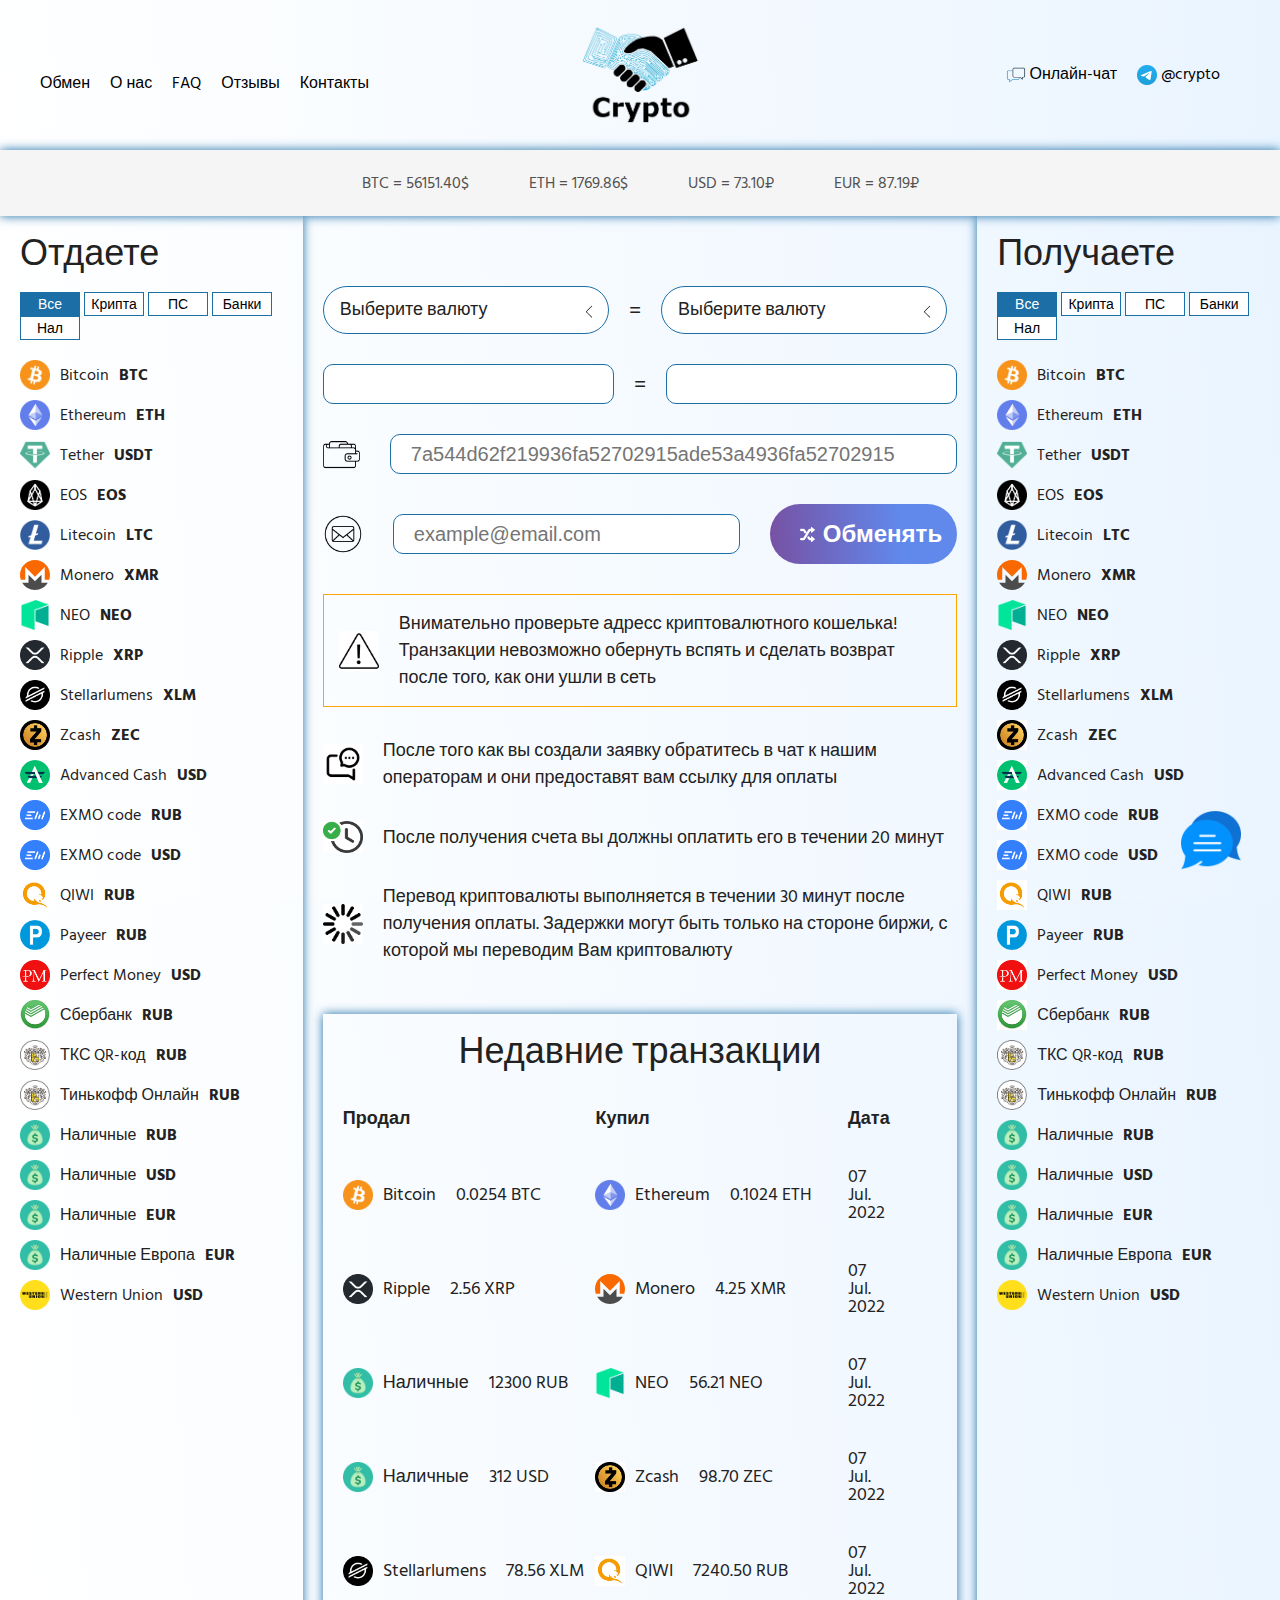
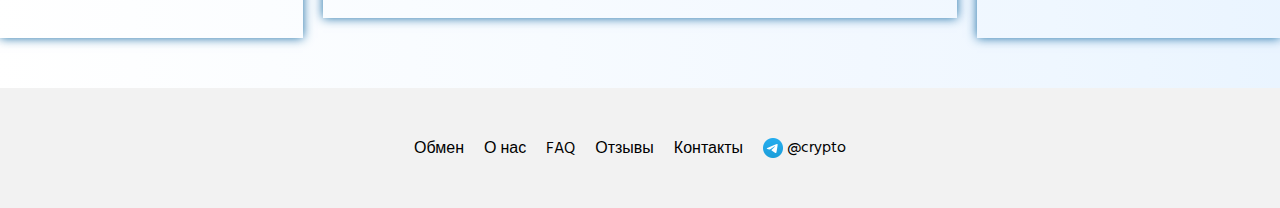
==== commit 75110eb8: "footer and select fix" ====
--- a/index.html
+++ b/index.html
@@ -204,7 +204,9 @@
       <form action="#" class="form__form">
         <div class="form__convert">
           
-<details class="custom-select">
+<div class="custom-select">
+  <div class="select-input" id="select-input-sell">
+  </div>
   <summary class="radios">
     <input type="radio" name="item" id="default" title="Выберите валюту" checked>
     <input type="radio" name="item" id="item1-1" title="Bitcoin BTC">
@@ -231,9 +233,9 @@
     <input type="radio" name="item" id="item1-22" title="Наличные EUR">
     <input type="radio" name="item" id="item1-23" title="Наличные Европа EUR">
     <input type="radio" name="item" id="item1-24" title="Western Union USD">
-
   </summary>
-  <ul class="list">
+
+  <ul class="list-close" id="list-left">
     <li>
       <label for="item1-1">
         <img src="images/btc.ico" alt="btc" class="currency__icon">
@@ -402,9 +404,11 @@
       </label>
     </li>
   </ul>
-</details>
+</div>
 <p class="form__equel">=</p>
-<details class="custom-select">
+<div class="custom-select">
+  <div class="select-input" id="select-input-buy">
+  </div>
   <summary class="radios">
     <input type="radio" name="item2" id="default2" title="Выберите валюту" checked>
     <input type="radio" name="item2" id="item2-1" title="Bitcoin BTC">
@@ -433,7 +437,7 @@
     <input type="radio" name="item2" id="item2-24" title="Western Union USD">
 
   </summary>
-  <ul class="list-right">
+  <ul class="list-close" id="list-right">
     <li>
       <label for="item2-1">
         <img src="images/btc.ico" alt="btc" class="currency__icon">
@@ -601,7 +605,7 @@
       </label>
     </li>
   </ul>
-</details>
+</div>
 
 
 
@@ -940,14 +944,18 @@
 
   <footer class="footer">
     <ul class="nav1">
-      <li class="nav1__item"><a href="#" class="nav1__link">Обмен</a></li>
-      <li class="nav1__item"><a href="#" class="nav1__link">О нас</a></li>
-      <li class="nav1__item"><a href="#" class="nav1__link">FAQ</a></li>
-      <li class="nav1__item"><a href="#" class="nav1__link">Отзывы</a></li>
-      <li class="nav1__item"><a href="#" class="nav1__link">Контакты</a></li>
+      <div class="footer__container">
+        <li class="nav1__item"><a href="#" class="nav1__link">Обмен</a></li>
+        <li class="nav1__item"><a href="#" class="nav1__link">О нас</a></li>
+        <li class="nav1__item"><a href="#" class="nav1__link">FAQ</a></li>
+      </div>
+      <div class="footer__container">
+        <li class="nav1__item"><a href="#" class="nav1__link">Отзывы</a></li>
+        <li class="nav1__item"><a href="#" class="nav1__link">Контакты</a></li>
+      </div>
       <li class="nav1__item">
         <img src="./images/telegram.png" alt="tg" class="contacts__img">
-        <a href="#" class="contacts__link">@crypto</a>
+        <a href="#" class="contacts__link nav1__link">@crypto</a>
       </li>
     </ul> 
     
--- a/css/styles.css
+++ b/css/styles.css
@@ -769,11 +769,23 @@
   }
 }
 
+.footer__container {
+  display: -webkit-box;
+  display: -ms-flexbox;
+  display: flex;
+}
+
+@media (max-width: 980px) {
+  .footer__container {
+    margin-bottom: 15px;
+  }
+}
+
 .chat {
-  position: absolute;
+  position: fixed;
   width: 60px;
-  right: 5%;
-  top: calc(50% - 30px);
+  right: 39px;
+  bottom: calc(30px);
   -webkit-transition: .3s;
   transition: .3s;
   cursor: pointer;
@@ -794,6 +806,9 @@
   display: -webkit-box;
   display: -ms-flexbox;
   display: flex;
+  -webkit-box-align: center;
+      -ms-flex-align: center;
+          align-items: center;
 }
 
 @media (max-width: 980px) {
@@ -815,6 +830,13 @@
   margin-right: 20px;
   -webkit-transition: .3s;
   transition: .3s;
+}
+
+@media (max-width: 980px) {
+  .nav1__link {
+    color: #525252;
+    letter-spacing: 2px;
+  }
 }
 
 .nav1__link:hover {
@@ -1035,48 +1057,22 @@
   }
 }
 
-details {
+.custom-select {
   position: relative;
-  margin-right: 1rem;
   width: calc(50% - 31px);
 }
 
 @media (max-width: 450px) {
-  details {
+  .custom-select {
     width: calc(50% - 18px);
   }
 }
 
-details[open] {
-  z-index: 1;
-}
-
 summary {
-  padding: 1rem;
-  cursor: pointer;
-  border-radius: 5px;
-  background-color: white;
-  border-radius: 25px;
-  border: 1px solid #1C6FA6;
-  list-style: none;
-}
-
-summary::-webkit-details-marker {
   display: none;
 }
 
-details[open] summary:before {
-  content: '';
-  display: block;
-  width: 100vw;
-  height: 100vh;
-  background: transparent;
-  position: fixed;
-  top: 0;
-  left: 0;
-}
-
-summary:after {
+.select-input:after {
   content: '';
   display: inline-block;
   float: right;
@@ -1093,24 +1089,40 @@
   transition: -webkit-transform ease-in-out 100ms;
   transition: transform ease-in-out 100ms;
   transition: transform ease-in-out 100ms, -webkit-transform ease-in-out 100ms;
-}
-
-summary:focus {
-  outline: none;
-}
-
-details[open] summary:after {
+  position: absolute;
+  right: 15px;
+  top: calc(50% - 6px);
+}
+
+.select-input.rotate:after {
   -webkit-transform: rotate(-45deg) translate(0%, 0%);
           transform: rotate(-45deg) translate(0%, 0%);
 }
 
-details ul {
+.select-input {
+  padding: 1rem;
+  cursor: pointer;
+  border-radius: 5px;
+  background-color: white;
+  border-radius: 25px;
+  border: 1px solid #1C6FA6;
+  list-style: none;
+  position: relative;
+  display: -webkit-box;
+  display: -ms-flexbox;
+  display: flex;
+  -webkit-box-align: center;
+      -ms-flex-align: center;
+          align-items: center;
+  height: 48px;
+}
+
+.custom-select ul {
   width: 100%;
   background: white;
   position: absolute;
   top: calc(100% + .5rem);
   left: 0;
-  padding: 1rem 0;
   margin: 0;
   -webkit-box-sizing: border-box;
           box-sizing: border-box;
@@ -1121,66 +1133,41 @@
 }
 
 @media (max-width: 450px) {
-  details ul {
+  .custom-select ul {
     width: 300px;
   }
 }
 
+.list-close {
+  visibility: hidden;
+}
+
 @media (max-width: 450px) {
-  details ul.list-right {
+  .custom-select #list-right {
     left: -160px;
   }
 }
 
-details li {
+.custom-select li {
   margin: 0;
-  padding: 1rem 0;
   border-bottom: 1px solid #1C6FA6;
 }
 
-details li:first-child {
+.custom-select li:first-child {
   padding-top: 0;
 }
 
-details li:last-child {
+.custom-select li:last-child {
   padding-bottom: 0;
   border-bottom: none;
 }
 
-/* FAKE SELECT */
-summary.radios {
-  counter-reset: radios;
-}
-
-summary.radios:before {
-  content: var(--selection);
-}
-
-input[type=radio] {
-  counter-increment: radios;
-  -webkit-appearance: none;
-     -moz-appearance: none;
-          appearance: none;
-  display: none;
-}
-
-input[type=radio]:checked {
-  display: inline;
-  --display: block;
-}
-
-input[type=radio]:after {
-  content: attr(title);
-  display: inline;
-  font-size: 1rem;
-}
-
-details ul.list {
+.custom-select ul.list {
   counter-reset: labels;
 }
 
-details label {
-  padding: 0 15px;
+.custom-select label {
+  padding: 15px 15px;
   width: 100%;
   display: -webkit-box;
   display: -ms-flexbox;
@@ -1194,7 +1181,7 @@
           justify-content: start;
 }
 
-details label span {
+.custom-select label span {
   --display: none;
   display: var(--display);
   width: 1rem;
@@ -1203,6 +1190,6 @@
   border-radius: 3px;
 }
 
-details .currency__code {
+.custom-select .currency__code {
   font-weight: 400;
 }
